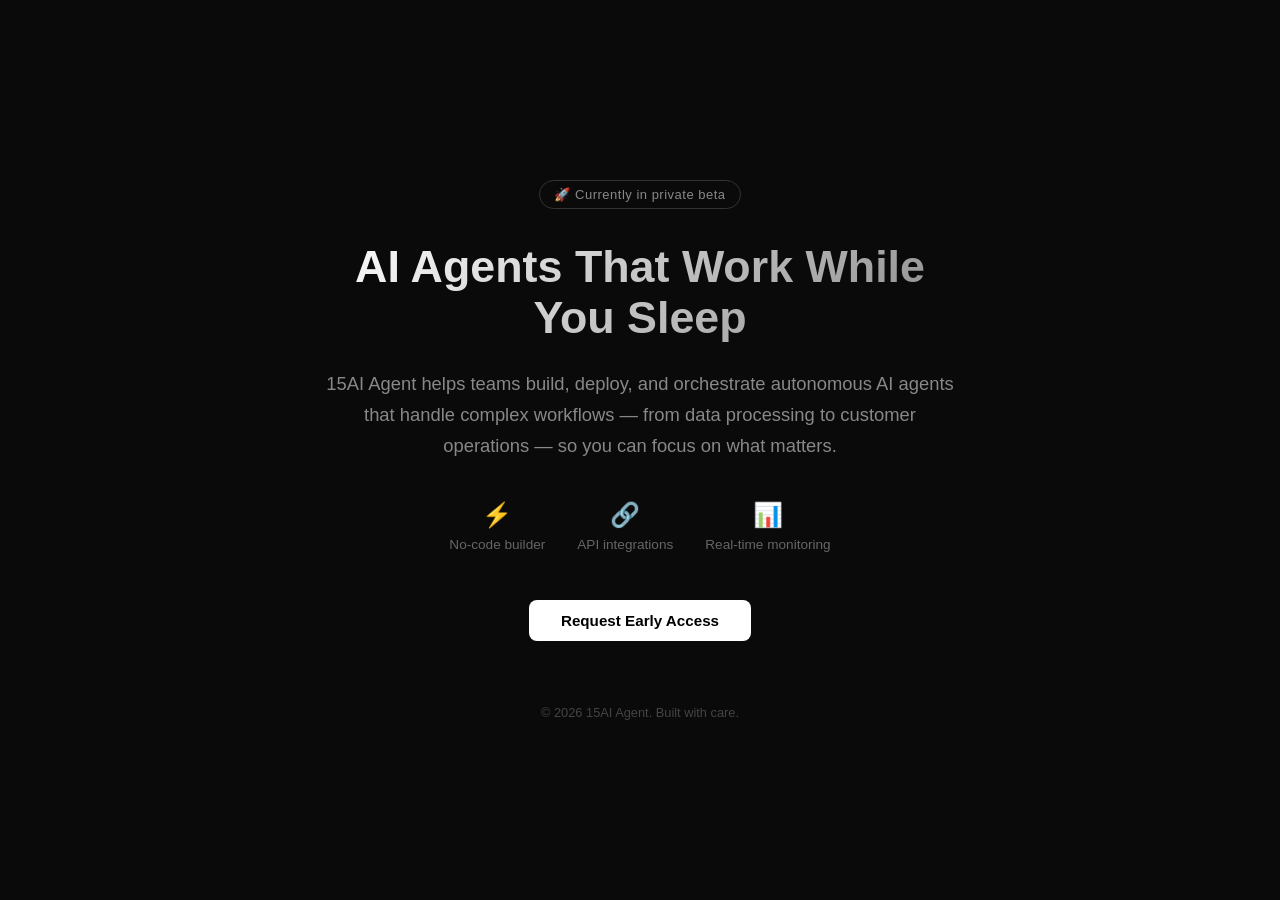
==== index.html @ 9b706f0d "Add files via upload" ====
<!DOCTYPE html>
<html lang="en">
<head>
    <meta charset="UTF-8">
    <meta name="viewport" content="width=device-width, initial-scale=1.0">
    <title>15AI Agent — Autonomous AI Agents for Modern Teams</title>
    <meta name="description" content="Build, deploy, and manage autonomous AI agents that automate complex workflows for your business.">
    <style>
        * { margin: 0; padding: 0; box-sizing: border-box; }
        body { font-family: -apple-system, BlinkMacSystemFont, 'Segoe UI', sans-serif; background: #0a0a0a; color: #e0e0e0; min-height: 100vh; display: flex; flex-direction: column; align-items: center; justify-content: center; padding: 2rem; }
        .container { max-width: 640px; text-align: center; }
        .badge { display: inline-block; padding: 6px 14px; border: 1px solid #333; border-radius: 20px; font-size: 13px; color: #888; margin-bottom: 2rem; letter-spacing: 0.5px; }
        h1 { font-size: 2.8rem; font-weight: 700; line-height: 1.15; margin-bottom: 1.5rem; background: linear-gradient(135deg, #fff 0%, #888 100%); -webkit-background-clip: text; -webkit-text-fill-color: transparent; }
        .tagline { font-size: 1.15rem; color: #888; line-height: 1.7; margin-bottom: 2.5rem; }
        .features { display: flex; gap: 2rem; justify-content: center; flex-wrap: wrap; margin-bottom: 3rem; }
        .feature { text-align: center; }
        .feature-icon { font-size: 1.5rem; margin-bottom: 0.5rem; }
        .feature-label { font-size: 0.85rem; color: #666; }
        .cta { display: inline-block; padding: 12px 32px; background: #fff; color: #000; font-size: 0.95rem; font-weight: 600; border-radius: 8px; text-decoration: none; transition: opacity 0.2s; }
        .cta:hover { opacity: 0.85; }
        .footer { margin-top: 4rem; font-size: 0.8rem; color: #444; }
        .footer a { color: #555; }
    </style>
</head>
<body>
    <div class="container">
        <div class="badge">🚀 Currently in private beta</div>
        <h1>AI Agents That Work While You Sleep</h1>
        <p class="tagline">
            15AI Agent helps teams build, deploy, and orchestrate autonomous AI agents
            that handle complex workflows — from data processing to customer operations —
            so you can focus on what matters.
        </p>
        <div class="features">
            <div class="feature">
                <div class="feature-icon">⚡</div>
                <div class="feature-label">No-code builder</div>
            </div>
            <div class="feature">
                <div class="feature-icon">🔗</div>
                <div class="feature-label">API integrations</div>
            </div>
            <div class="feature">
                <div class="feature-icon">📊</div>
                <div class="feature-label">Real-time monitoring</div>
            </div>
        </div>
        <a href="mailto:hello@15aiagent.me" class="cta">Request Early Access</a>
        <div class="footer">
            <p>&copy; 2026 15AI Agent. Built with care.</p>
        </div>
    </div>
</body>
</html>
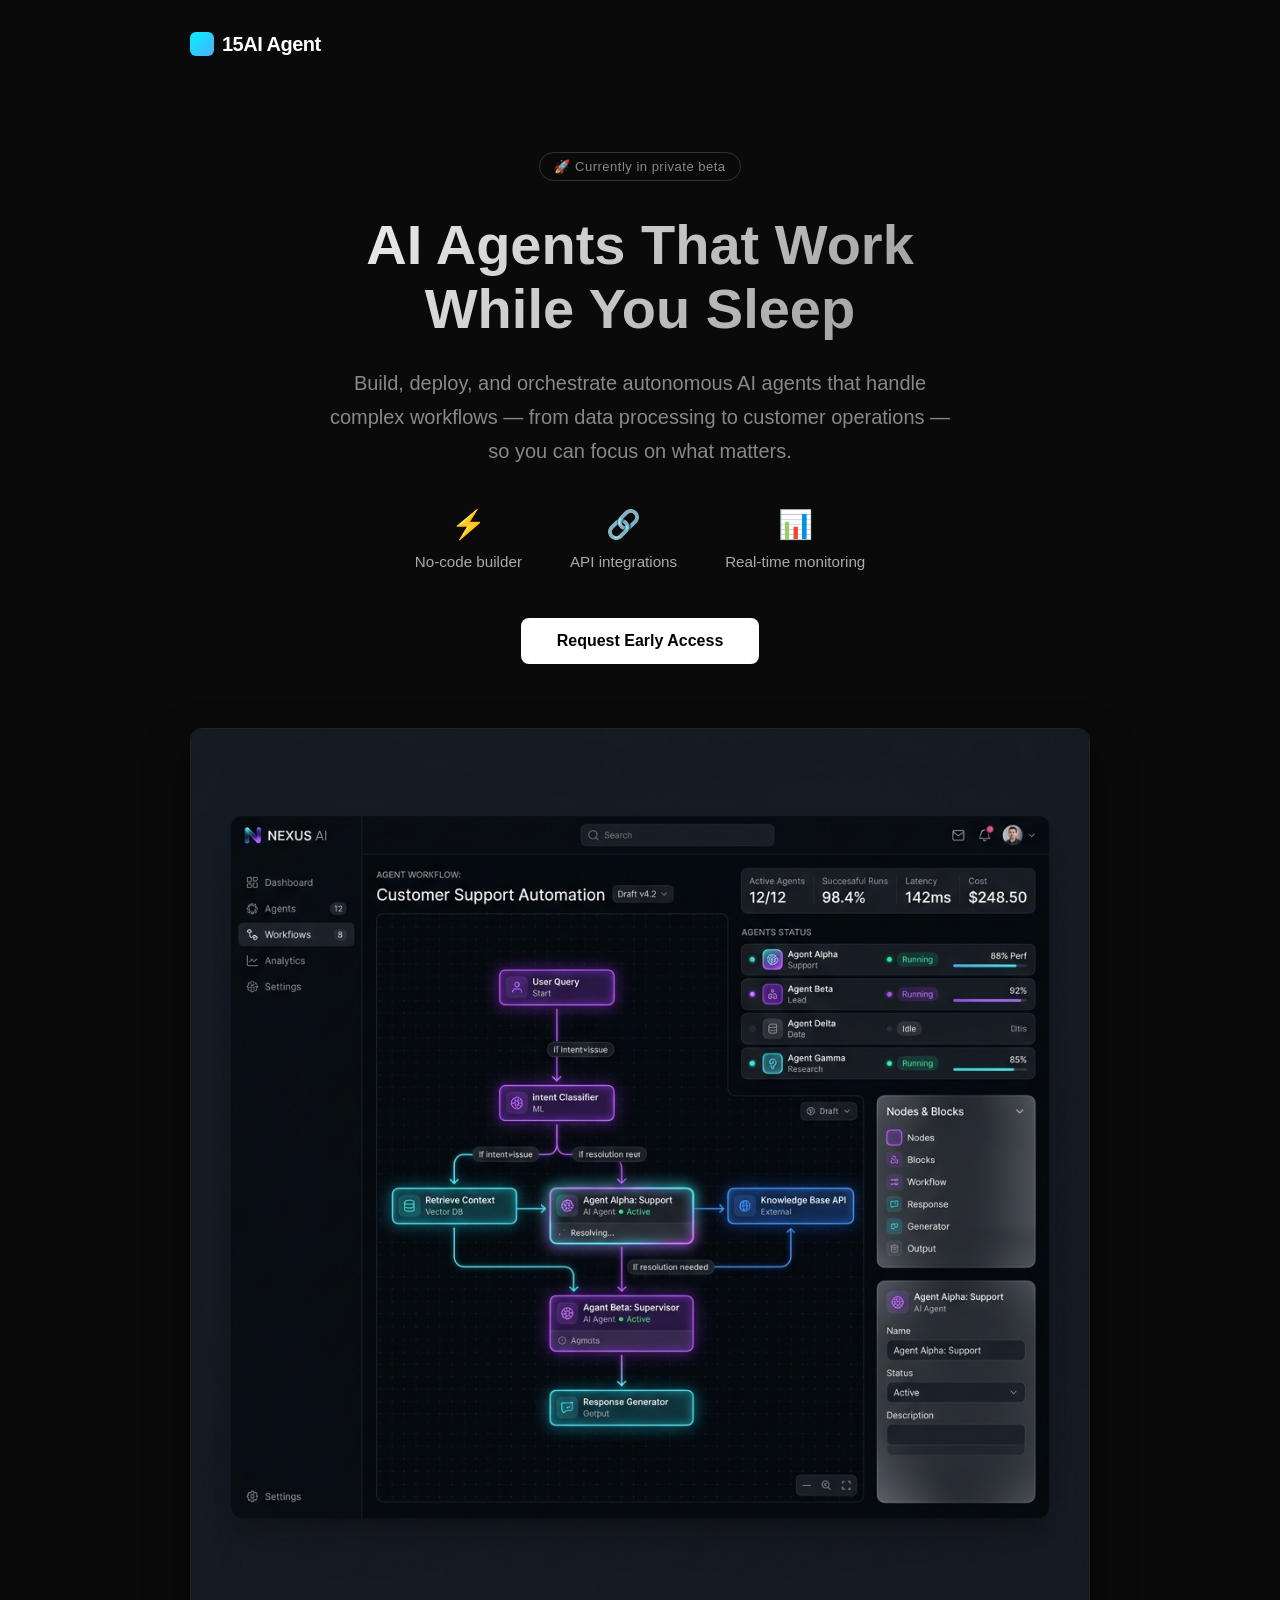
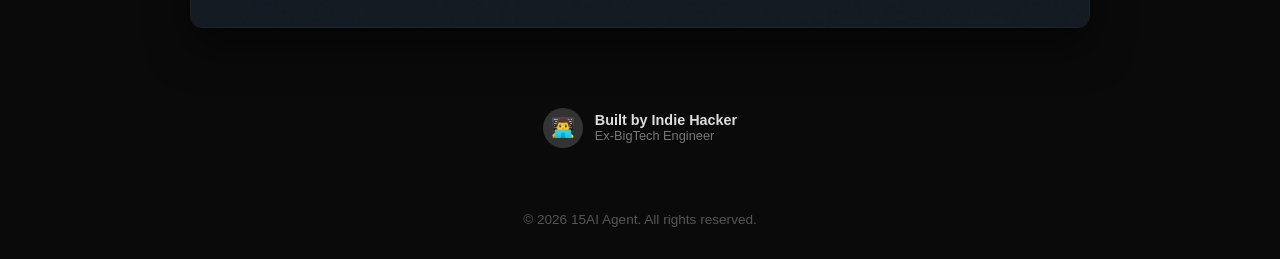
==== commit 8bff67be: "Add files via upload" ====
--- a/index.html
+++ b/index.html
@@ -7,30 +7,45 @@
     <meta name="description" content="Build, deploy, and manage autonomous AI agents that automate complex workflows for your business.">
     <style>
         * { margin: 0; padding: 0; box-sizing: border-box; }
-        body { font-family: -apple-system, BlinkMacSystemFont, 'Segoe UI', sans-serif; background: #0a0a0a; color: #e0e0e0; min-height: 100vh; display: flex; flex-direction: column; align-items: center; justify-content: center; padding: 2rem; }
-        .container { max-width: 640px; text-align: center; }
+        body { font-family: -apple-system, BlinkMacSystemFont, 'Segoe UI', sans-serif; background: #0a0a0a; color: #e0e0e0; min-height: 100vh; display: flex; flex-direction: column; align-items: center; padding: 0 2rem; }
+        .header { width: 100%; max-width: 900px; padding: 2rem 0; display: flex; justify-content: flex-start; }
+        .logo { font-size: 1.25rem; font-weight: 800; letter-spacing: -0.5px; color: #fff; display: flex; align-items: center; gap: 8px; }
+        .logo-icon { width: 24px; height: 24px; background: linear-gradient(135deg, #00f2fe 0%, #4facfe 100%); border-radius: 6px; }
+        .container { max-width: 900px; text-align: center; margin-top: 4rem; }
         .badge { display: inline-block; padding: 6px 14px; border: 1px solid #333; border-radius: 20px; font-size: 13px; color: #888; margin-bottom: 2rem; letter-spacing: 0.5px; }
-        h1 { font-size: 2.8rem; font-weight: 700; line-height: 1.15; margin-bottom: 1.5rem; background: linear-gradient(135deg, #fff 0%, #888 100%); -webkit-background-clip: text; -webkit-text-fill-color: transparent; }
-        .tagline { font-size: 1.15rem; color: #888; line-height: 1.7; margin-bottom: 2.5rem; }
-        .features { display: flex; gap: 2rem; justify-content: center; flex-wrap: wrap; margin-bottom: 3rem; }
+        h1 { font-size: 3.5rem; font-weight: 700; line-height: 1.15; margin-bottom: 1.5rem; background: linear-gradient(135deg, #fff 0%, #888 100%); -webkit-background-clip: text; -webkit-text-fill-color: transparent; }
+        .tagline { font-size: 1.25rem; color: #888; line-height: 1.7; margin-bottom: 2.5rem; max-width: 640px; margin-inline: auto; }
+        .features { display: flex; gap: 3rem; justify-content: center; flex-wrap: wrap; margin-bottom: 3rem; }
         .feature { text-align: center; }
-        .feature-icon { font-size: 1.5rem; margin-bottom: 0.5rem; }
-        .feature-label { font-size: 0.85rem; color: #666; }
-        .cta { display: inline-block; padding: 12px 32px; background: #fff; color: #000; font-size: 0.95rem; font-weight: 600; border-radius: 8px; text-decoration: none; transition: opacity 0.2s; }
+        .feature-icon { font-size: 1.75rem; margin-bottom: 0.75rem; }
+        .feature-label { font-size: 0.95rem; color: #aaa; font-weight: 500; }
+        .cta { display: inline-block; padding: 14px 36px; background: #fff; color: #000; font-size: 1rem; font-weight: 600; border-radius: 8px; text-decoration: none; transition: opacity 0.2s; margin-bottom: 4rem; }
         .cta:hover { opacity: 0.85; }
-        .footer { margin-top: 4rem; font-size: 0.8rem; color: #444; }
-        .footer a { color: #555; }
+        .mockup-container { width: 100%; max-width: 1000px; margin: 0 auto 5rem; border-radius: 12px; overflow: hidden; border: 1px solid #222; box-shadow: 0 20px 40px rgba(0,0,0,0.5); }
+        .mockup-container img { width: 100%; height: auto; display: block; }
+        .founder-section { display: flex; align-items: center; justify-content: center; gap: 12px; margin-bottom: 4rem; }
+        .founder-avatar { width: 40px; height: 40px; border-radius: 50%; background: #333; display: flex; align-items: center; justify-content: center; font-size: 1.2rem; }
+        .founder-text { text-align: left; }
+        .founder-name { font-size: 0.9rem; font-weight: 600; color: #ddd; }
+        .founder-title { font-size: 0.8rem; color: #777; }
+        .footer { margin-bottom: 2rem; font-size: 0.85rem; color: #555; }
     </style>
 </head>
 <body>
+    <header class="header">
+        <div class="logo">
+            <div class="logo-icon"></div>
+            15AI Agent
+        </div>
+    </header>
+
     <div class="container">
         <div class="badge">🚀 Currently in private beta</div>
-        <h1>AI Agents That Work While You Sleep</h1>
+        <h1>AI Agents That Work<br>While You Sleep</h1>
         <p class="tagline">
-            15AI Agent helps teams build, deploy, and orchestrate autonomous AI agents
-            that handle complex workflows — from data processing to customer operations —
-            so you can focus on what matters.
+            Build, deploy, and orchestrate autonomous AI agents that handle complex workflows — from data processing to customer operations — so you can focus on what matters.
         </p>
+        
         <div class="features">
             <div class="feature">
                 <div class="feature-icon">⚡</div>
@@ -45,9 +60,23 @@
                 <div class="feature-label">Real-time monitoring</div>
             </div>
         </div>
+        
         <a href="mailto:hello@15aiagent.me" class="cta">Request Early Access</a>
+
+        <div class="mockup-container">
+            <img src="mockup.jpg" alt="15AI Agent Dashboard Preview">
+        </div>
+
+        <div class="founder-section">
+            <div class="founder-avatar">👨‍💻</div>
+            <div class="founder-text">
+                <div class="founder-name">Built by Indie Hacker</div>
+                <div class="founder-title">Ex-BigTech Engineer</div>
+            </div>
+        </div>
+
         <div class="footer">
-            <p>&copy; 2026 15AI Agent. Built with care.</p>
+            <p>&copy; 2026 15AI Agent. All rights reserved.</p>
         </div>
     </div>
 </body>
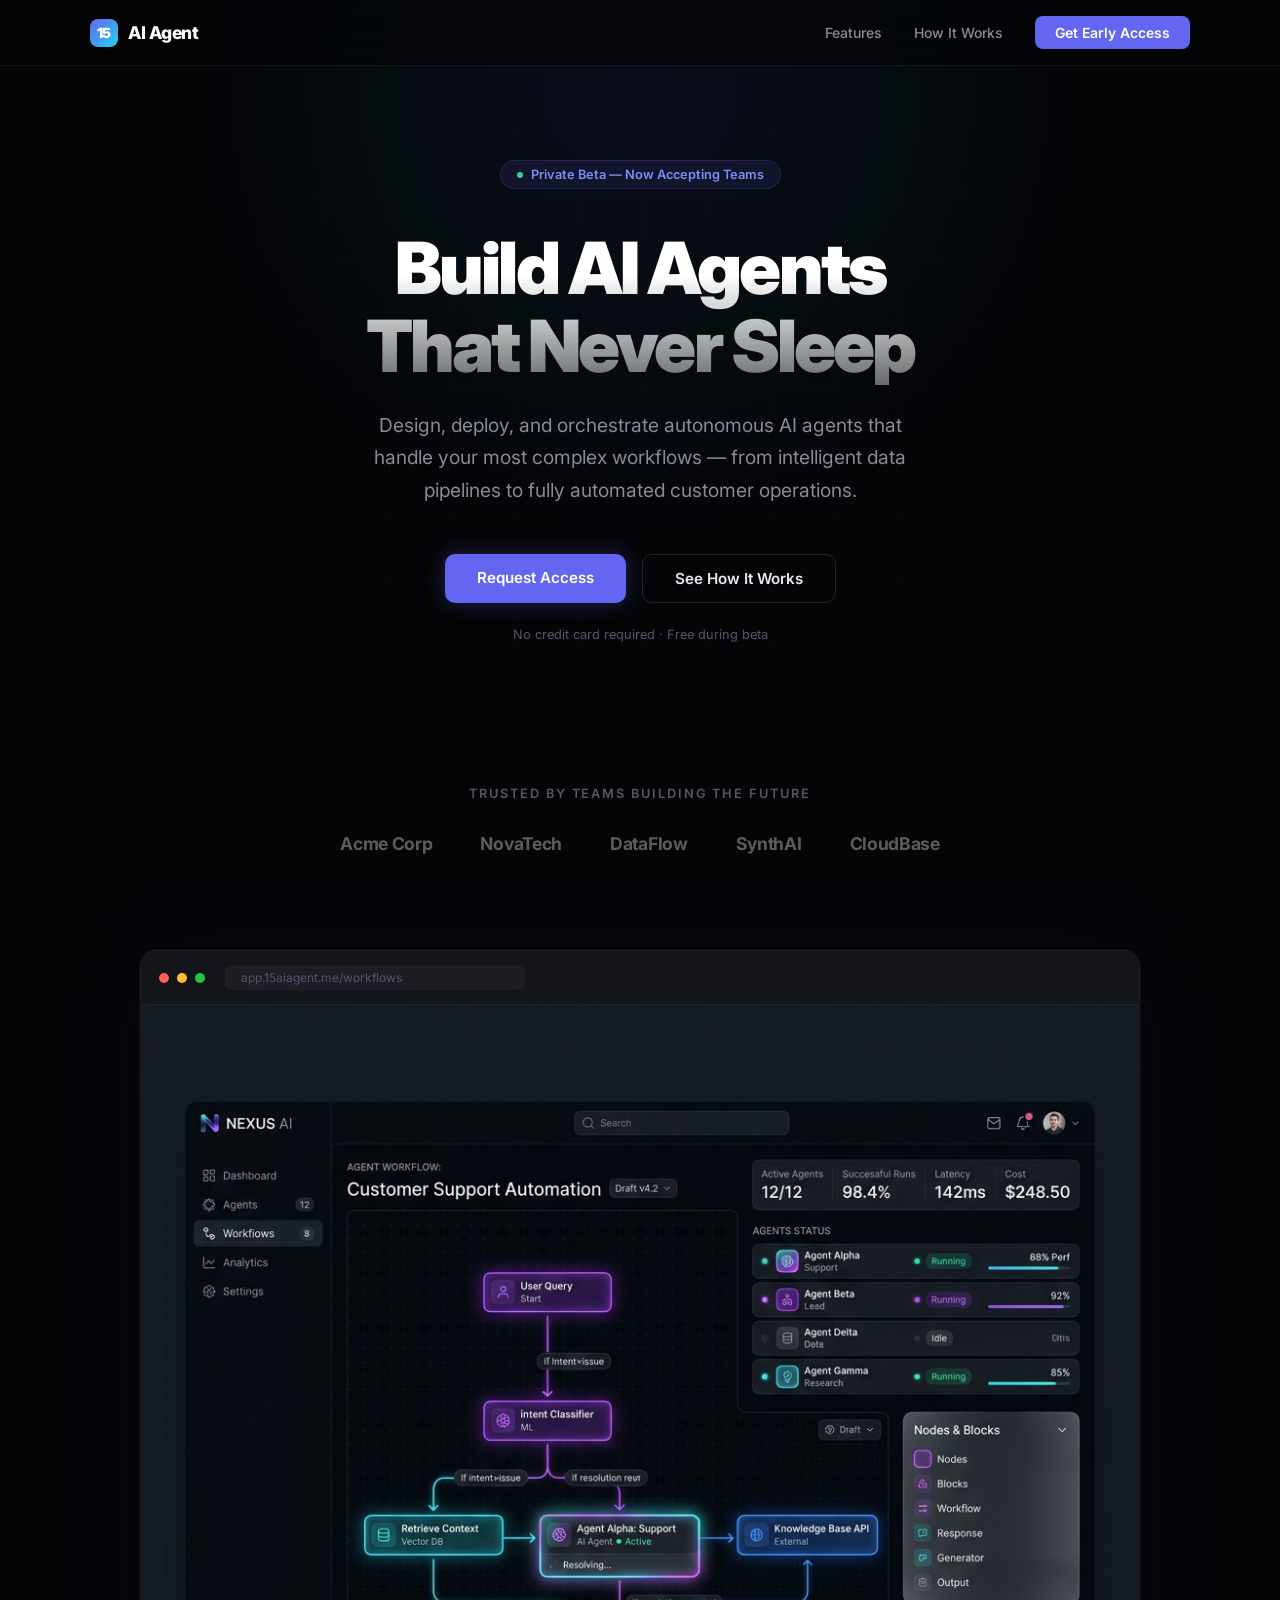
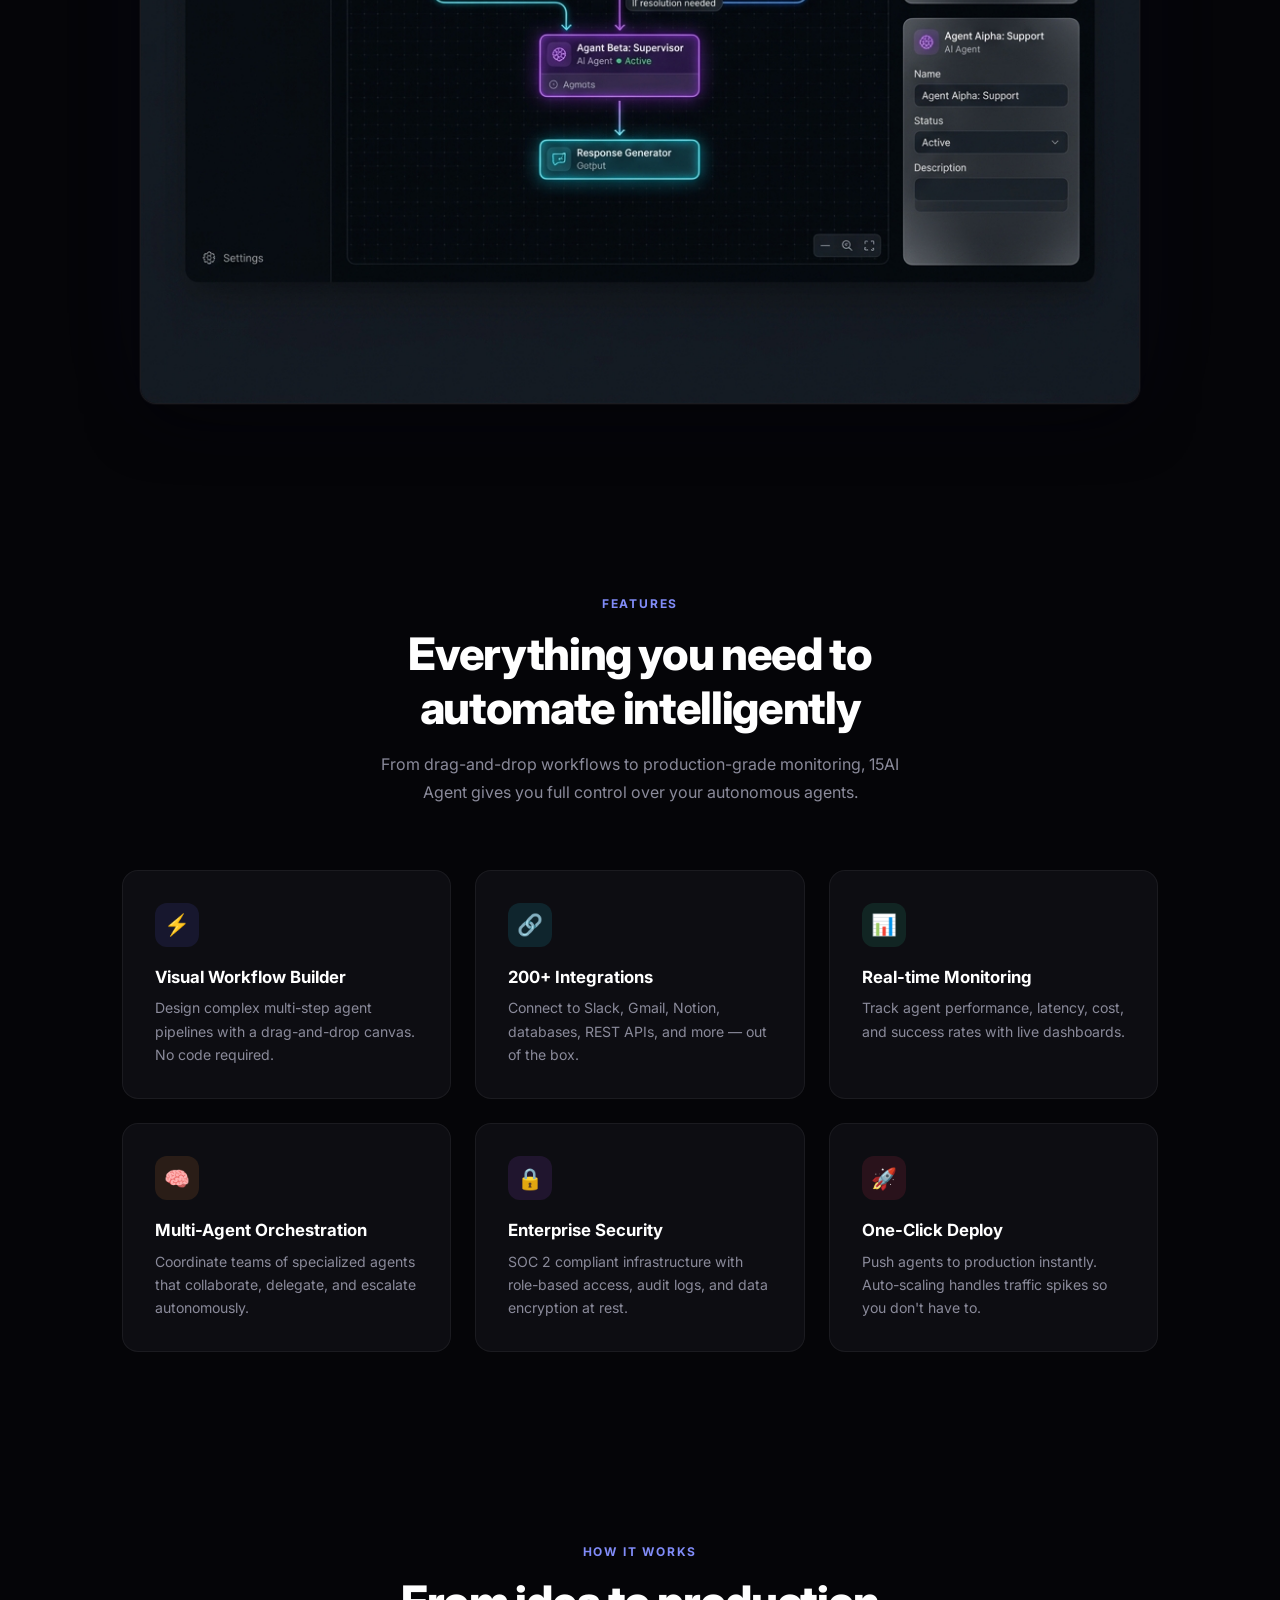
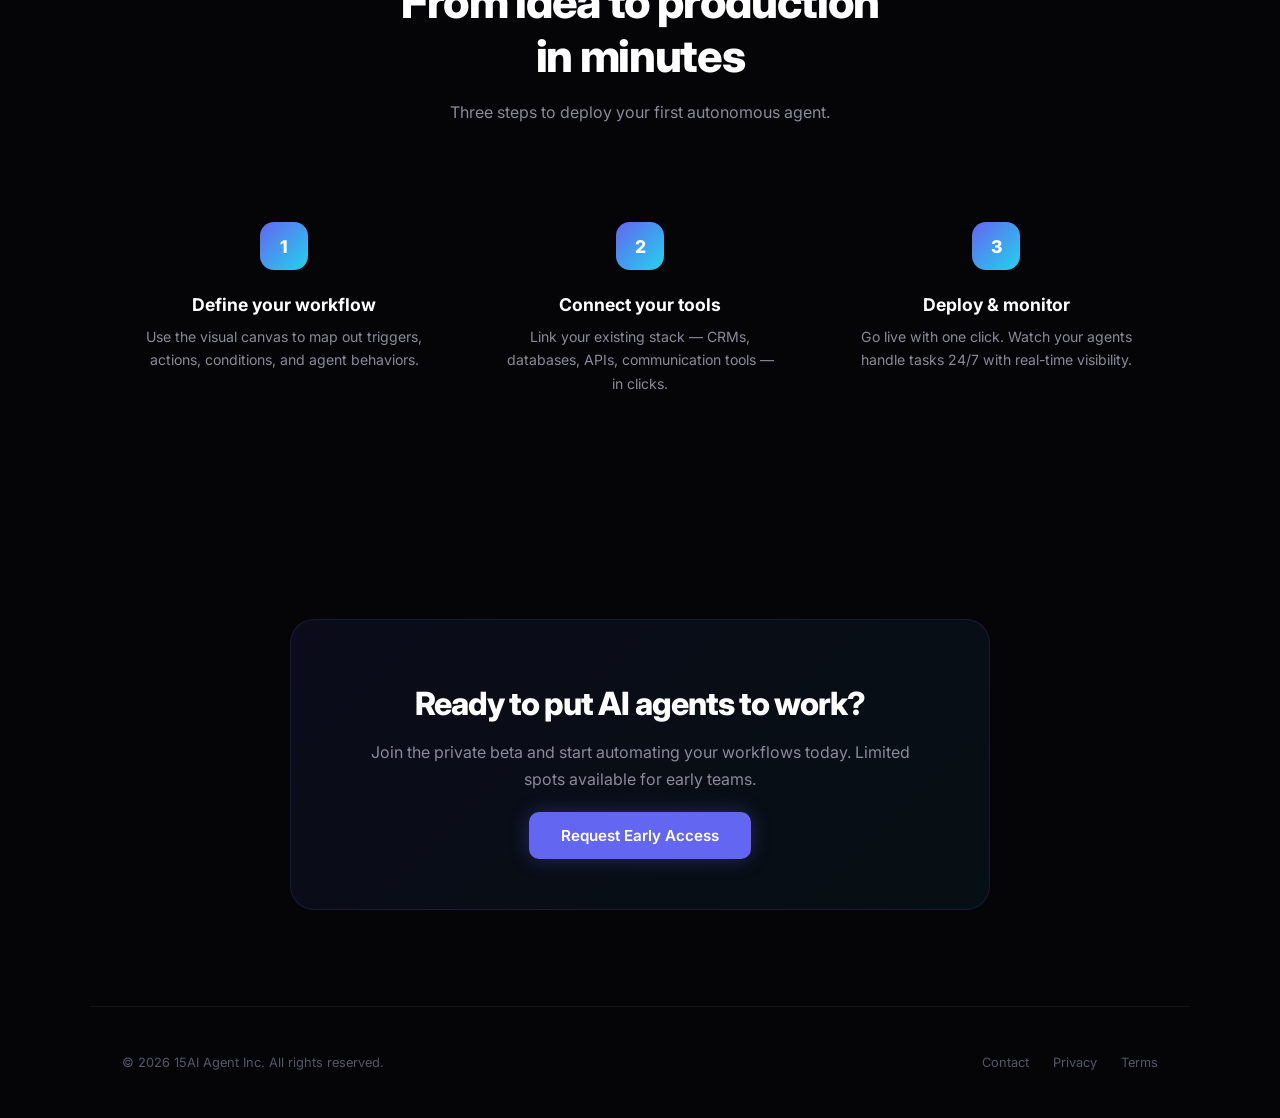
==== commit ecc7b94b: "Add files via upload" ====
--- a/index.html
+++ b/index.html
@@ -4,80 +4,698 @@
     <meta charset="UTF-8">
     <meta name="viewport" content="width=device-width, initial-scale=1.0">
     <title>15AI Agent — Autonomous AI Agents for Modern Teams</title>
-    <meta name="description" content="Build, deploy, and manage autonomous AI agents that automate complex workflows for your business.">
+    <meta name="description" content="Build, deploy, and orchestrate autonomous AI agents that handle complex workflows. From data processing to customer operations — automate everything.">
+    <link rel="preconnect" href="https://fonts.googleapis.com">
+    <link rel="preconnect" href="https://fonts.gstatic.com" crossorigin>
+    <link href="https://fonts.googleapis.com/css2?family=Inter:wght@400;500;600;700;800;900&display=swap" rel="stylesheet">
     <style>
+        :root {
+            --bg: #050508;
+            --surface: #0d0d12;
+            --surface-2: #14141b;
+            --border: rgba(255,255,255,0.06);
+            --border-hover: rgba(255,255,255,0.12);
+            --text: #e8e8ed;
+            --text-secondary: #8a8a9a;
+            --text-muted: #55556a;
+            --accent: #6366f1;
+            --accent-2: #818cf8;
+            --cyan: #22d3ee;
+            --emerald: #34d399;
+        }
+
         * { margin: 0; padding: 0; box-sizing: border-box; }
-        body { font-family: -apple-system, BlinkMacSystemFont, 'Segoe UI', sans-serif; background: #0a0a0a; color: #e0e0e0; min-height: 100vh; display: flex; flex-direction: column; align-items: center; padding: 0 2rem; }
-        .header { width: 100%; max-width: 900px; padding: 2rem 0; display: flex; justify-content: flex-start; }
-        .logo { font-size: 1.25rem; font-weight: 800; letter-spacing: -0.5px; color: #fff; display: flex; align-items: center; gap: 8px; }
-        .logo-icon { width: 24px; height: 24px; background: linear-gradient(135deg, #00f2fe 0%, #4facfe 100%); border-radius: 6px; }
-        .container { max-width: 900px; text-align: center; margin-top: 4rem; }
-        .badge { display: inline-block; padding: 6px 14px; border: 1px solid #333; border-radius: 20px; font-size: 13px; color: #888; margin-bottom: 2rem; letter-spacing: 0.5px; }
-        h1 { font-size: 3.5rem; font-weight: 700; line-height: 1.15; margin-bottom: 1.5rem; background: linear-gradient(135deg, #fff 0%, #888 100%); -webkit-background-clip: text; -webkit-text-fill-color: transparent; }
-        .tagline { font-size: 1.25rem; color: #888; line-height: 1.7; margin-bottom: 2.5rem; max-width: 640px; margin-inline: auto; }
-        .features { display: flex; gap: 3rem; justify-content: center; flex-wrap: wrap; margin-bottom: 3rem; }
-        .feature { text-align: center; }
-        .feature-icon { font-size: 1.75rem; margin-bottom: 0.75rem; }
-        .feature-label { font-size: 0.95rem; color: #aaa; font-weight: 500; }
-        .cta { display: inline-block; padding: 14px 36px; background: #fff; color: #000; font-size: 1rem; font-weight: 600; border-radius: 8px; text-decoration: none; transition: opacity 0.2s; margin-bottom: 4rem; }
-        .cta:hover { opacity: 0.85; }
-        .mockup-container { width: 100%; max-width: 1000px; margin: 0 auto 5rem; border-radius: 12px; overflow: hidden; border: 1px solid #222; box-shadow: 0 20px 40px rgba(0,0,0,0.5); }
-        .mockup-container img { width: 100%; height: auto; display: block; }
-        .founder-section { display: flex; align-items: center; justify-content: center; gap: 12px; margin-bottom: 4rem; }
-        .founder-avatar { width: 40px; height: 40px; border-radius: 50%; background: #333; display: flex; align-items: center; justify-content: center; font-size: 1.2rem; }
-        .founder-text { text-align: left; }
-        .founder-name { font-size: 0.9rem; font-weight: 600; color: #ddd; }
-        .founder-title { font-size: 0.8rem; color: #777; }
-        .footer { margin-bottom: 2rem; font-size: 0.85rem; color: #555; }
+
+        html { scroll-behavior: smooth; }
+
+        body {
+            font-family: 'Inter', -apple-system, BlinkMacSystemFont, sans-serif;
+            background: var(--bg);
+            color: var(--text);
+            overflow-x: hidden;
+            -webkit-font-smoothing: antialiased;
+        }
+
+        /* ── Ambient background ── */
+        .bg-glow {
+            position: fixed;
+            top: -40%;
+            left: 50%;
+            transform: translateX(-50%);
+            width: 900px;
+            height: 900px;
+            background: radial-gradient(circle, rgba(99,102,241,0.08) 0%, rgba(34,211,238,0.04) 40%, transparent 70%);
+            pointer-events: none;
+            z-index: 0;
+        }
+
+        .bg-grid {
+            position: fixed;
+            inset: 0;
+            background-image:
+                linear-gradient(rgba(255,255,255,0.015) 1px, transparent 1px),
+                linear-gradient(90deg, rgba(255,255,255,0.015) 1px, transparent 1px);
+            background-size: 64px 64px;
+            pointer-events: none;
+            z-index: 0;
+            mask-image: radial-gradient(ellipse at center, black 30%, transparent 70%);
+        }
+
+        /* ── Nav ── */
+        nav {
+            position: fixed;
+            top: 0;
+            left: 0;
+            right: 0;
+            z-index: 100;
+            padding: 1rem 2rem;
+            backdrop-filter: blur(20px) saturate(1.2);
+            background: rgba(5,5,8,0.7);
+            border-bottom: 1px solid var(--border);
+        }
+
+        .nav-inner {
+            max-width: 1100px;
+            margin: 0 auto;
+            display: flex;
+            justify-content: space-between;
+            align-items: center;
+        }
+
+        .logo {
+            display: flex;
+            align-items: center;
+            gap: 10px;
+            text-decoration: none;
+            color: #fff;
+            font-weight: 800;
+            font-size: 1.1rem;
+            letter-spacing: -0.3px;
+        }
+
+        .logo-mark {
+            width: 28px;
+            height: 28px;
+            border-radius: 8px;
+            background: linear-gradient(135deg, var(--accent) 0%, var(--cyan) 100%);
+            display: flex;
+            align-items: center;
+            justify-content: center;
+            font-size: 14px;
+            font-weight: 900;
+            color: #fff;
+        }
+
+        .nav-links {
+            display: flex;
+            gap: 2rem;
+            align-items: center;
+        }
+
+        .nav-links a {
+            color: var(--text-secondary);
+            text-decoration: none;
+            font-size: 0.875rem;
+            font-weight: 500;
+            transition: color 0.2s;
+        }
+
+        .nav-links a:hover { color: #fff; }
+
+        .nav-cta {
+            padding: 8px 20px;
+            background: var(--accent);
+            color: #fff !important;
+            border-radius: 8px;
+            font-weight: 600 !important;
+            transition: background 0.2s, transform 0.15s !important;
+        }
+
+        .nav-cta:hover {
+            background: var(--accent-2) !important;
+            transform: translateY(-1px);
+        }
+
+        /* ── Sections ── */
+        section {
+            position: relative;
+            z-index: 1;
+            max-width: 1100px;
+            margin: 0 auto;
+            padding: 0 2rem;
+        }
+
+        /* ── Hero ── */
+        .hero {
+            padding-top: 10rem;
+            padding-bottom: 5rem;
+            text-align: center;
+        }
+
+        .hero-badge {
+            display: inline-flex;
+            align-items: center;
+            gap: 8px;
+            padding: 6px 16px;
+            border-radius: 100px;
+            background: rgba(99,102,241,0.1);
+            border: 1px solid rgba(99,102,241,0.2);
+            font-size: 0.8rem;
+            font-weight: 600;
+            color: var(--accent-2);
+            margin-bottom: 2.5rem;
+            animation: fadeInUp 0.8s ease;
+        }
+
+        .hero-badge .dot {
+            width: 6px;
+            height: 6px;
+            background: var(--emerald);
+            border-radius: 50%;
+            animation: pulse 2s infinite;
+        }
+
+        h1 {
+            font-size: clamp(2.8rem, 6vw, 4.5rem);
+            font-weight: 900;
+            line-height: 1.08;
+            letter-spacing: -0.04em;
+            margin-bottom: 1.5rem;
+            background: linear-gradient(180deg, #ffffff 30%, rgba(255,255,255,0.4) 100%);
+            -webkit-background-clip: text;
+            -webkit-text-fill-color: transparent;
+            animation: fadeInUp 0.8s ease 0.1s both;
+        }
+
+        .hero-sub {
+            font-size: 1.2rem;
+            line-height: 1.7;
+            color: var(--text-secondary);
+            max-width: 560px;
+            margin: 0 auto 3rem;
+            animation: fadeInUp 0.8s ease 0.2s both;
+        }
+
+        .hero-actions {
+            display: flex;
+            gap: 1rem;
+            justify-content: center;
+            flex-wrap: wrap;
+            margin-bottom: 1.5rem;
+            animation: fadeInUp 0.8s ease 0.3s both;
+        }
+
+        .btn-primary {
+            padding: 14px 32px;
+            background: var(--accent);
+            color: #fff;
+            border: none;
+            border-radius: 10px;
+            font-family: inherit;
+            font-size: 0.95rem;
+            font-weight: 600;
+            cursor: pointer;
+            text-decoration: none;
+            transition: all 0.2s;
+            box-shadow: 0 0 20px rgba(99,102,241,0.3);
+        }
+
+        .btn-primary:hover {
+            background: var(--accent-2);
+            transform: translateY(-2px);
+            box-shadow: 0 4px 30px rgba(99,102,241,0.4);
+        }
+
+        .btn-secondary {
+            padding: 14px 32px;
+            background: transparent;
+            color: var(--text);
+            border: 1px solid var(--border-hover);
+            border-radius: 10px;
+            font-family: inherit;
+            font-size: 0.95rem;
+            font-weight: 600;
+            cursor: pointer;
+            text-decoration: none;
+            transition: all 0.2s;
+        }
+
+        .btn-secondary:hover {
+            background: rgba(255,255,255,0.04);
+            border-color: rgba(255,255,255,0.2);
+        }
+
+        .hero-note {
+            font-size: 0.8rem;
+            color: var(--text-muted);
+            animation: fadeInUp 0.8s ease 0.4s both;
+        }
+
+        /* ── Logos / Social proof ── */
+        .social-proof {
+            padding: 4rem 2rem;
+            text-align: center;
+        }
+
+        .social-proof p {
+            font-size: 0.8rem;
+            text-transform: uppercase;
+            letter-spacing: 0.15em;
+            color: var(--text-muted);
+            margin-bottom: 2rem;
+            font-weight: 600;
+        }
+
+        .logo-strip {
+            display: flex;
+            justify-content: center;
+            align-items: center;
+            gap: 3rem;
+            flex-wrap: wrap;
+            opacity: 0.35;
+        }
+
+        .logo-strip span {
+            font-size: 1.1rem;
+            font-weight: 700;
+            letter-spacing: -0.3px;
+            color: #fff;
+        }
+
+        /* ── Product preview ── */
+        .product-preview {
+            padding: 2rem 2rem 6rem;
+            animation: fadeInUp 0.8s ease 0.5s both;
+        }
+
+        .preview-frame {
+            max-width: 1000px;
+            margin: 0 auto;
+            border-radius: 16px;
+            overflow: hidden;
+            border: 1px solid var(--border);
+            background: var(--surface);
+            box-shadow:
+                0 0 0 1px rgba(255,255,255,0.03),
+                0 20px 60px -10px rgba(0,0,0,0.7),
+                0 0 100px rgba(99,102,241,0.06);
+        }
+
+        .preview-toolbar {
+            display: flex;
+            align-items: center;
+            gap: 8px;
+            padding: 14px 18px;
+            background: var(--surface-2);
+            border-bottom: 1px solid var(--border);
+        }
+
+        .preview-dot {
+            width: 10px;
+            height: 10px;
+            border-radius: 50%;
+        }
+
+        .preview-dot:nth-child(1) { background: #ff5f57; }
+        .preview-dot:nth-child(2) { background: #febc2e; }
+        .preview-dot:nth-child(3) { background: #28c840; }
+
+        .preview-url {
+            margin-left: 12px;
+            padding: 5px 16px;
+            background: rgba(255,255,255,0.04);
+            border-radius: 6px;
+            font-size: 0.75rem;
+            color: var(--text-muted);
+            flex: 1;
+            max-width: 300px;
+        }
+
+        .preview-frame img {
+            width: 100%;
+            height: auto;
+            display: block;
+        }
+
+        /* ── Features ── */
+        .features {
+            padding: 6rem 2rem;
+        }
+
+        .section-label {
+            text-transform: uppercase;
+            letter-spacing: 0.15em;
+            font-size: 0.75rem;
+            font-weight: 700;
+            color: var(--accent-2);
+            text-align: center;
+            margin-bottom: 1rem;
+        }
+
+        .section-title {
+            font-size: clamp(1.8rem, 4vw, 2.8rem);
+            font-weight: 800;
+            text-align: center;
+            letter-spacing: -0.03em;
+            margin-bottom: 1rem;
+            color: #fff;
+        }
+
+        .section-desc {
+            text-align: center;
+            color: var(--text-secondary);
+            max-width: 520px;
+            margin: 0 auto 4rem;
+            line-height: 1.7;
+        }
+
+        .features-grid {
+            display: grid;
+            grid-template-columns: repeat(3, 1fr);
+            gap: 1.5rem;
+        }
+
+        .feature-card {
+            padding: 2rem;
+            background: var(--surface);
+            border: 1px solid var(--border);
+            border-radius: 16px;
+            transition: all 0.3s;
+        }
+
+        .feature-card:hover {
+            border-color: var(--border-hover);
+            transform: translateY(-4px);
+            box-shadow: 0 12px 40px rgba(0,0,0,0.3);
+        }
+
+        .feature-icon-wrap {
+            width: 44px;
+            height: 44px;
+            border-radius: 12px;
+            display: flex;
+            align-items: center;
+            justify-content: center;
+            font-size: 1.3rem;
+            margin-bottom: 1.25rem;
+        }
+
+        .fi-1 { background: rgba(99,102,241,0.12); }
+        .fi-2 { background: rgba(34,211,238,0.12); }
+        .fi-3 { background: rgba(52,211,153,0.12); }
+        .fi-4 { background: rgba(251,146,60,0.12); }
+        .fi-5 { background: rgba(168,85,247,0.12); }
+        .fi-6 { background: rgba(244,63,94,0.12); }
+
+        .feature-card h3 {
+            font-size: 1.05rem;
+            font-weight: 700;
+            margin-bottom: 0.6rem;
+            color: #fff;
+        }
+
+        .feature-card p {
+            font-size: 0.88rem;
+            color: var(--text-secondary);
+            line-height: 1.65;
+        }
+
+        /* ── How it works ── */
+        .how-it-works {
+            padding: 6rem 2rem;
+        }
+
+        .steps {
+            display: grid;
+            grid-template-columns: repeat(3, 1fr);
+            gap: 2rem;
+            margin-top: 4rem;
+        }
+
+        .step {
+            text-align: center;
+            padding: 2rem 1.5rem;
+        }
+
+        .step-number {
+            width: 48px;
+            height: 48px;
+            border-radius: 14px;
+            background: linear-gradient(135deg, var(--accent) 0%, var(--cyan) 100%);
+            display: flex;
+            align-items: center;
+            justify-content: center;
+            font-size: 1.1rem;
+            font-weight: 800;
+            color: #fff;
+            margin: 0 auto 1.5rem;
+        }
+
+        .step h3 {
+            font-size: 1.1rem;
+            font-weight: 700;
+            margin-bottom: 0.6rem;
+            color: #fff;
+        }
+
+        .step p {
+            font-size: 0.88rem;
+            color: var(--text-secondary);
+            line-height: 1.65;
+        }
+
+        /* ── CTA ── */
+        .cta-section {
+            padding: 6rem 2rem;
+            text-align: center;
+        }
+
+        .cta-box {
+            max-width: 700px;
+            margin: 0 auto;
+            padding: 4rem;
+            border-radius: 24px;
+            background: linear-gradient(135deg, rgba(99,102,241,0.08) 0%, rgba(34,211,238,0.05) 100%);
+            border: 1px solid rgba(99,102,241,0.15);
+        }
+
+        .cta-box h2 {
+            font-size: 2rem;
+            font-weight: 800;
+            letter-spacing: -0.03em;
+            margin-bottom: 1rem;
+            color: #fff;
+        }
+
+        .cta-box p {
+            color: var(--text-secondary);
+            margin-bottom: 2rem;
+            line-height: 1.7;
+        }
+
+        /* ── Footer ── */
+        footer {
+            position: relative;
+            z-index: 1;
+            max-width: 1100px;
+            margin: 0 auto;
+            padding: 3rem 2rem;
+            border-top: 1px solid var(--border);
+            display: flex;
+            justify-content: space-between;
+            align-items: center;
+            flex-wrap: wrap;
+            gap: 1rem;
+        }
+
+        footer .footer-left {
+            font-size: 0.8rem;
+            color: var(--text-muted);
+        }
+
+        footer .footer-links {
+            display: flex;
+            gap: 1.5rem;
+        }
+
+        footer .footer-links a {
+            font-size: 0.8rem;
+            color: var(--text-muted);
+            text-decoration: none;
+            transition: color 0.2s;
+        }
+
+        footer .footer-links a:hover { color: var(--text-secondary); }
+
+        /* ── Animations ── */
+        @keyframes fadeInUp {
+            from { opacity: 0; transform: translateY(20px); }
+            to { opacity: 1; transform: translateY(0); }
+        }
+
+        @keyframes pulse {
+            0%, 100% { opacity: 1; }
+            50% { opacity: 0.4; }
+        }
+
+        /* ── Responsive ── */
+        @media (max-width: 768px) {
+            .features-grid, .steps { grid-template-columns: 1fr; }
+            .nav-links a:not(.nav-cta) { display: none; }
+            .hero { padding-top: 8rem; }
+            .cta-box { padding: 2.5rem 1.5rem; }
+            .logo-strip { gap: 1.5rem; }
+        }
     </style>
 </head>
 <body>
-    <header class="header">
-        <div class="logo">
-            <div class="logo-icon"></div>
-            15AI Agent
-        </div>
-    </header>
-
-    <div class="container">
-        <div class="badge">🚀 Currently in private beta</div>
-        <h1>AI Agents That Work<br>While You Sleep</h1>
-        <p class="tagline">
-            Build, deploy, and orchestrate autonomous AI agents that handle complex workflows — from data processing to customer operations — so you can focus on what matters.
+    <div class="bg-glow"></div>
+    <div class="bg-grid"></div>
+
+    <!-- Nav -->
+    <nav>
+        <div class="nav-inner">
+            <a href="#" class="logo">
+                <div class="logo-mark">15</div>
+                AI Agent
+            </a>
+            <div class="nav-links">
+                <a href="#features">Features</a>
+                <a href="#how-it-works">How It Works</a>
+                <a href="mailto:founder@15aiagent.me" class="nav-cta">Get Early Access</a>
+            </div>
+        </div>
+    </nav>
+
+    <!-- Hero -->
+    <section class="hero">
+        <div class="hero-badge">
+            <span class="dot"></span>
+            Private Beta — Now Accepting Teams
+        </div>
+        <h1>Build AI Agents<br>That Never Sleep</h1>
+        <p class="hero-sub">
+            Design, deploy, and orchestrate autonomous AI agents 
+            that handle your most complex workflows — from intelligent data pipelines 
+            to fully automated customer operations.
         </p>
-        
-        <div class="features">
-            <div class="feature">
-                <div class="feature-icon">⚡</div>
-                <div class="feature-label">No-code builder</div>
-            </div>
-            <div class="feature">
-                <div class="feature-icon">🔗</div>
-                <div class="feature-label">API integrations</div>
-            </div>
-            <div class="feature">
-                <div class="feature-icon">📊</div>
-                <div class="feature-label">Real-time monitoring</div>
-            </div>
-        </div>
-        
-        <a href="mailto:hello@15aiagent.me" class="cta">Request Early Access</a>
-
-        <div class="mockup-container">
-            <img src="mockup.jpg" alt="15AI Agent Dashboard Preview">
-        </div>
-
-        <div class="founder-section">
-            <div class="founder-avatar">👨‍💻</div>
-            <div class="founder-text">
-                <div class="founder-name">Built by Indie Hacker</div>
-                <div class="founder-title">Ex-BigTech Engineer</div>
-            </div>
-        </div>
-
-        <div class="footer">
-            <p>&copy; 2026 15AI Agent. All rights reserved.</p>
-        </div>
-    </div>
+        <div class="hero-actions">
+            <a href="mailto:founder@15aiagent.me" class="btn-primary">Request Access</a>
+            <a href="#features" class="btn-secondary">See How It Works</a>
+        </div>
+        <p class="hero-note">No credit card required · Free during beta</p>
+    </section>
+
+    <!-- Social proof -->
+    <section class="social-proof">
+        <p>Trusted by teams building the future</p>
+        <div class="logo-strip">
+            <span>Acme Corp</span>
+            <span>NovaTech</span>
+            <span>DataFlow</span>
+            <span>SynthAI</span>
+            <span>CloudBase</span>
+        </div>
+    </section>
+
+    <!-- Product Preview -->
+    <section class="product-preview">
+        <div class="preview-frame">
+            <div class="preview-toolbar">
+                <div class="preview-dot"></div>
+                <div class="preview-dot"></div>
+                <div class="preview-dot"></div>
+                <div class="preview-url">app.15aiagent.me/workflows</div>
+            </div>
+            <img src="mockup.jpg" alt="15AI Agent — Workflow Builder and Agent Orchestration Dashboard" loading="lazy">
+        </div>
+    </section>
+
+    <!-- Features -->
+    <section class="features" id="features">
+        <div class="section-label">Features</div>
+        <h2 class="section-title">Everything you need to<br>automate intelligently</h2>
+        <p class="section-desc">
+            From drag-and-drop workflows to production-grade monitoring, 
+            15AI Agent gives you full control over your autonomous agents.
+        </p>
+        <div class="features-grid">
+            <div class="feature-card">
+                <div class="feature-icon-wrap fi-1">⚡</div>
+                <h3>Visual Workflow Builder</h3>
+                <p>Design complex multi-step agent pipelines with a drag-and-drop canvas. No code required.</p>
+            </div>
+            <div class="feature-card">
+                <div class="feature-icon-wrap fi-2">🔗</div>
+                <h3>200+ Integrations</h3>
+                <p>Connect to Slack, Gmail, Notion, databases, REST APIs, and more — out of the box.</p>
+            </div>
+            <div class="feature-card">
+                <div class="feature-icon-wrap fi-3">📊</div>
+                <h3>Real-time Monitoring</h3>
+                <p>Track agent performance, latency, cost, and success rates with live dashboards.</p>
+            </div>
+            <div class="feature-card">
+                <div class="feature-icon-wrap fi-4">🧠</div>
+                <h3>Multi-Agent Orchestration</h3>
+                <p>Coordinate teams of specialized agents that collaborate, delegate, and escalate autonomously.</p>
+            </div>
+            <div class="feature-card">
+                <div class="feature-icon-wrap fi-5">🔒</div>
+                <h3>Enterprise Security</h3>
+                <p>SOC 2 compliant infrastructure with role-based access, audit logs, and data encryption at rest.</p>
+            </div>
+            <div class="feature-card">
+                <div class="feature-icon-wrap fi-6">🚀</div>
+                <h3>One-Click Deploy</h3>
+                <p>Push agents to production instantly. Auto-scaling handles traffic spikes so you don't have to.</p>
+            </div>
+        </div>
+    </section>
+
+    <!-- How it works -->
+    <section class="how-it-works" id="how-it-works">
+        <div class="section-label">How it works</div>
+        <h2 class="section-title">From idea to production<br>in minutes</h2>
+        <p class="section-desc">
+            Three steps to deploy your first autonomous agent.
+        </p>
+        <div class="steps">
+            <div class="step">
+                <div class="step-number">1</div>
+                <h3>Define your workflow</h3>
+                <p>Use the visual canvas to map out triggers, actions, conditions, and agent behaviors.</p>
+            </div>
+            <div class="step">
+                <div class="step-number">2</div>
+                <h3>Connect your tools</h3>
+                <p>Link your existing stack — CRMs, databases, APIs, communication tools — in clicks.</p>
+            </div>
+            <div class="step">
+                <div class="step-number">3</div>
+                <h3>Deploy & monitor</h3>
+                <p>Go live with one click. Watch your agents handle tasks 24/7 with real-time visibility.</p>
+            </div>
+        </div>
+    </section>
+
+    <!-- CTA -->
+    <section class="cta-section">
+        <div class="cta-box">
+            <h2>Ready to put AI agents to work?</h2>
+            <p>Join the private beta and start automating your workflows today. Limited spots available for early teams.</p>
+            <a href="mailto:founder@15aiagent.me" class="btn-primary">Request Early Access</a>
+        </div>
+    </section>
+
+    <!-- Footer -->
+    <footer>
+        <div class="footer-left">&copy; 2026 15AI Agent Inc. All rights reserved.</div>
+        <div class="footer-links">
+            <a href="mailto:founder@15aiagent.me">Contact</a>
+            <a href="#">Privacy</a>
+            <a href="#">Terms</a>
+        </div>
+    </footer>
 </body>
 </html>
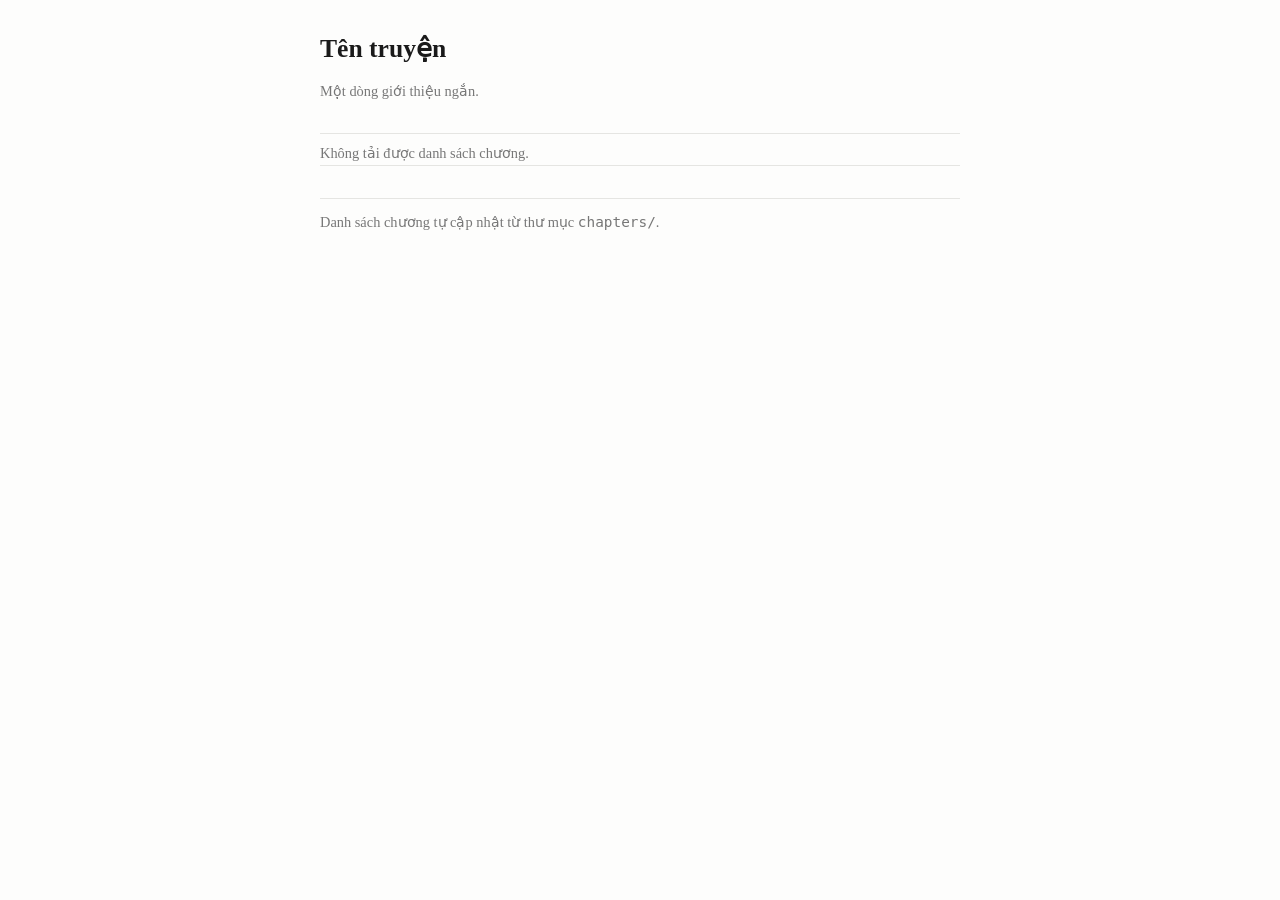
==== commit d2c52054: "Make the novel reader the site root; replace old landing page" ====
--- a/index.html
+++ b/index.html
@@ -1,701 +1,39 @@
-<!DOCTYPE html>
-<html lang="en">
+<!doctype html>
+<html lang="vi">
 <head>
-    <meta charset="UTF-8">
-    <meta name="viewport" content="width=device-width, initial-scale=1.0">
-    <title>15AI Agent — Autonomous AI Agents for Modern Teams</title>
-    <meta name="description" content="Build, deploy, and orchestrate autonomous AI agents that handle complex workflows. From data processing to customer operations — automate everything.">
-    <link rel="preconnect" href="https://fonts.googleapis.com">
-    <link rel="preconnect" href="https://fonts.gstatic.com" crossorigin>
-    <link href="https://fonts.googleapis.com/css2?family=Inter:wght@400;500;600;700;800;900&display=swap" rel="stylesheet">
-    <style>
-        :root {
-            --bg: #050508;
-            --surface: #0d0d12;
-            --surface-2: #14141b;
-            --border: rgba(255,255,255,0.06);
-            --border-hover: rgba(255,255,255,0.12);
-            --text: #e8e8ed;
-            --text-secondary: #8a8a9a;
-            --text-muted: #55556a;
-            --accent: #6366f1;
-            --accent-2: #818cf8;
-            --cyan: #22d3ee;
-            --emerald: #34d399;
-        }
-
-        * { margin: 0; padding: 0; box-sizing: border-box; }
-
-        html { scroll-behavior: smooth; }
-
-        body {
-            font-family: 'Inter', -apple-system, BlinkMacSystemFont, sans-serif;
-            background: var(--bg);
-            color: var(--text);
-            overflow-x: hidden;
-            -webkit-font-smoothing: antialiased;
-        }
-
-        /* ── Ambient background ── */
-        .bg-glow {
-            position: fixed;
-            top: -40%;
-            left: 50%;
-            transform: translateX(-50%);
-            width: 900px;
-            height: 900px;
-            background: radial-gradient(circle, rgba(99,102,241,0.08) 0%, rgba(34,211,238,0.04) 40%, transparent 70%);
-            pointer-events: none;
-            z-index: 0;
-        }
-
-        .bg-grid {
-            position: fixed;
-            inset: 0;
-            background-image:
-                linear-gradient(rgba(255,255,255,0.015) 1px, transparent 1px),
-                linear-gradient(90deg, rgba(255,255,255,0.015) 1px, transparent 1px);
-            background-size: 64px 64px;
-            pointer-events: none;
-            z-index: 0;
-            mask-image: radial-gradient(ellipse at center, black 30%, transparent 70%);
-        }
-
-        /* ── Nav ── */
-        nav {
-            position: fixed;
-            top: 0;
-            left: 0;
-            right: 0;
-            z-index: 100;
-            padding: 1rem 2rem;
-            backdrop-filter: blur(20px) saturate(1.2);
-            background: rgba(5,5,8,0.7);
-            border-bottom: 1px solid var(--border);
-        }
-
-        .nav-inner {
-            max-width: 1100px;
-            margin: 0 auto;
-            display: flex;
-            justify-content: space-between;
-            align-items: center;
-        }
-
-        .logo {
-            display: flex;
-            align-items: center;
-            gap: 10px;
-            text-decoration: none;
-            color: #fff;
-            font-weight: 800;
-            font-size: 1.1rem;
-            letter-spacing: -0.3px;
-        }
-
-        .logo-mark {
-            width: 28px;
-            height: 28px;
-            border-radius: 8px;
-            background: linear-gradient(135deg, var(--accent) 0%, var(--cyan) 100%);
-            display: flex;
-            align-items: center;
-            justify-content: center;
-            font-size: 14px;
-            font-weight: 900;
-            color: #fff;
-        }
-
-        .nav-links {
-            display: flex;
-            gap: 2rem;
-            align-items: center;
-        }
-
-        .nav-links a {
-            color: var(--text-secondary);
-            text-decoration: none;
-            font-size: 0.875rem;
-            font-weight: 500;
-            transition: color 0.2s;
-        }
-
-        .nav-links a:hover { color: #fff; }
-
-        .nav-cta {
-            padding: 8px 20px;
-            background: var(--accent);
-            color: #fff !important;
-            border-radius: 8px;
-            font-weight: 600 !important;
-            transition: background 0.2s, transform 0.15s !important;
-        }
-
-        .nav-cta:hover {
-            background: var(--accent-2) !important;
-            transform: translateY(-1px);
-        }
-
-        /* ── Sections ── */
-        section {
-            position: relative;
-            z-index: 1;
-            max-width: 1100px;
-            margin: 0 auto;
-            padding: 0 2rem;
-        }
-
-        /* ── Hero ── */
-        .hero {
-            padding-top: 10rem;
-            padding-bottom: 5rem;
-            text-align: center;
-        }
-
-        .hero-badge {
-            display: inline-flex;
-            align-items: center;
-            gap: 8px;
-            padding: 6px 16px;
-            border-radius: 100px;
-            background: rgba(99,102,241,0.1);
-            border: 1px solid rgba(99,102,241,0.2);
-            font-size: 0.8rem;
-            font-weight: 600;
-            color: var(--accent-2);
-            margin-bottom: 2.5rem;
-            animation: fadeInUp 0.8s ease;
-        }
-
-        .hero-badge .dot {
-            width: 6px;
-            height: 6px;
-            background: var(--emerald);
-            border-radius: 50%;
-            animation: pulse 2s infinite;
-        }
-
-        h1 {
-            font-size: clamp(2.8rem, 6vw, 4.5rem);
-            font-weight: 900;
-            line-height: 1.08;
-            letter-spacing: -0.04em;
-            margin-bottom: 1.5rem;
-            background: linear-gradient(180deg, #ffffff 30%, rgba(255,255,255,0.4) 100%);
-            -webkit-background-clip: text;
-            -webkit-text-fill-color: transparent;
-            animation: fadeInUp 0.8s ease 0.1s both;
-        }
-
-        .hero-sub {
-            font-size: 1.2rem;
-            line-height: 1.7;
-            color: var(--text-secondary);
-            max-width: 560px;
-            margin: 0 auto 3rem;
-            animation: fadeInUp 0.8s ease 0.2s both;
-        }
-
-        .hero-actions {
-            display: flex;
-            gap: 1rem;
-            justify-content: center;
-            flex-wrap: wrap;
-            margin-bottom: 1.5rem;
-            animation: fadeInUp 0.8s ease 0.3s both;
-        }
-
-        .btn-primary {
-            padding: 14px 32px;
-            background: var(--accent);
-            color: #fff;
-            border: none;
-            border-radius: 10px;
-            font-family: inherit;
-            font-size: 0.95rem;
-            font-weight: 600;
-            cursor: pointer;
-            text-decoration: none;
-            transition: all 0.2s;
-            box-shadow: 0 0 20px rgba(99,102,241,0.3);
-        }
-
-        .btn-primary:hover {
-            background: var(--accent-2);
-            transform: translateY(-2px);
-            box-shadow: 0 4px 30px rgba(99,102,241,0.4);
-        }
-
-        .btn-secondary {
-            padding: 14px 32px;
-            background: transparent;
-            color: var(--text);
-            border: 1px solid var(--border-hover);
-            border-radius: 10px;
-            font-family: inherit;
-            font-size: 0.95rem;
-            font-weight: 600;
-            cursor: pointer;
-            text-decoration: none;
-            transition: all 0.2s;
-        }
-
-        .btn-secondary:hover {
-            background: rgba(255,255,255,0.04);
-            border-color: rgba(255,255,255,0.2);
-        }
-
-        .hero-note {
-            font-size: 0.8rem;
-            color: var(--text-muted);
-            animation: fadeInUp 0.8s ease 0.4s both;
-        }
-
-        /* ── Logos / Social proof ── */
-        .social-proof {
-            padding: 4rem 2rem;
-            text-align: center;
-        }
-
-        .social-proof p {
-            font-size: 0.8rem;
-            text-transform: uppercase;
-            letter-spacing: 0.15em;
-            color: var(--text-muted);
-            margin-bottom: 2rem;
-            font-weight: 600;
-        }
-
-        .logo-strip {
-            display: flex;
-            justify-content: center;
-            align-items: center;
-            gap: 3rem;
-            flex-wrap: wrap;
-            opacity: 0.35;
-        }
-
-        .logo-strip span {
-            font-size: 1.1rem;
-            font-weight: 700;
-            letter-spacing: -0.3px;
-            color: #fff;
-        }
-
-        /* ── Product preview ── */
-        .product-preview {
-            padding: 2rem 2rem 6rem;
-            animation: fadeInUp 0.8s ease 0.5s both;
-        }
-
-        .preview-frame {
-            max-width: 1000px;
-            margin: 0 auto;
-            border-radius: 16px;
-            overflow: hidden;
-            border: 1px solid var(--border);
-            background: var(--surface);
-            box-shadow:
-                0 0 0 1px rgba(255,255,255,0.03),
-                0 20px 60px -10px rgba(0,0,0,0.7),
-                0 0 100px rgba(99,102,241,0.06);
-        }
-
-        .preview-toolbar {
-            display: flex;
-            align-items: center;
-            gap: 8px;
-            padding: 14px 18px;
-            background: var(--surface-2);
-            border-bottom: 1px solid var(--border);
-        }
-
-        .preview-dot {
-            width: 10px;
-            height: 10px;
-            border-radius: 50%;
-        }
-
-        .preview-dot:nth-child(1) { background: #ff5f57; }
-        .preview-dot:nth-child(2) { background: #febc2e; }
-        .preview-dot:nth-child(3) { background: #28c840; }
-
-        .preview-url {
-            margin-left: 12px;
-            padding: 5px 16px;
-            background: rgba(255,255,255,0.04);
-            border-radius: 6px;
-            font-size: 0.75rem;
-            color: var(--text-muted);
-            flex: 1;
-            max-width: 300px;
-        }
-
-        .preview-frame img {
-            width: 100%;
-            height: auto;
-            display: block;
-        }
-
-        /* ── Features ── */
-        .features {
-            padding: 6rem 2rem;
-        }
-
-        .section-label {
-            text-transform: uppercase;
-            letter-spacing: 0.15em;
-            font-size: 0.75rem;
-            font-weight: 700;
-            color: var(--accent-2);
-            text-align: center;
-            margin-bottom: 1rem;
-        }
-
-        .section-title {
-            font-size: clamp(1.8rem, 4vw, 2.8rem);
-            font-weight: 800;
-            text-align: center;
-            letter-spacing: -0.03em;
-            margin-bottom: 1rem;
-            color: #fff;
-        }
-
-        .section-desc {
-            text-align: center;
-            color: var(--text-secondary);
-            max-width: 520px;
-            margin: 0 auto 4rem;
-            line-height: 1.7;
-        }
-
-        .features-grid {
-            display: grid;
-            grid-template-columns: repeat(3, 1fr);
-            gap: 1.5rem;
-        }
-
-        .feature-card {
-            padding: 2rem;
-            background: var(--surface);
-            border: 1px solid var(--border);
-            border-radius: 16px;
-            transition: all 0.3s;
-        }
-
-        .feature-card:hover {
-            border-color: var(--border-hover);
-            transform: translateY(-4px);
-            box-shadow: 0 12px 40px rgba(0,0,0,0.3);
-        }
-
-        .feature-icon-wrap {
-            width: 44px;
-            height: 44px;
-            border-radius: 12px;
-            display: flex;
-            align-items: center;
-            justify-content: center;
-            font-size: 1.3rem;
-            margin-bottom: 1.25rem;
-        }
-
-        .fi-1 { background: rgba(99,102,241,0.12); }
-        .fi-2 { background: rgba(34,211,238,0.12); }
-        .fi-3 { background: rgba(52,211,153,0.12); }
-        .fi-4 { background: rgba(251,146,60,0.12); }
-        .fi-5 { background: rgba(168,85,247,0.12); }
-        .fi-6 { background: rgba(244,63,94,0.12); }
-
-        .feature-card h3 {
-            font-size: 1.05rem;
-            font-weight: 700;
-            margin-bottom: 0.6rem;
-            color: #fff;
-        }
-
-        .feature-card p {
-            font-size: 0.88rem;
-            color: var(--text-secondary);
-            line-height: 1.65;
-        }
-
-        /* ── How it works ── */
-        .how-it-works {
-            padding: 6rem 2rem;
-        }
-
-        .steps {
-            display: grid;
-            grid-template-columns: repeat(3, 1fr);
-            gap: 2rem;
-            margin-top: 4rem;
-        }
-
-        .step {
-            text-align: center;
-            padding: 2rem 1.5rem;
-        }
-
-        .step-number {
-            width: 48px;
-            height: 48px;
-            border-radius: 14px;
-            background: linear-gradient(135deg, var(--accent) 0%, var(--cyan) 100%);
-            display: flex;
-            align-items: center;
-            justify-content: center;
-            font-size: 1.1rem;
-            font-weight: 800;
-            color: #fff;
-            margin: 0 auto 1.5rem;
-        }
-
-        .step h3 {
-            font-size: 1.1rem;
-            font-weight: 700;
-            margin-bottom: 0.6rem;
-            color: #fff;
-        }
-
-        .step p {
-            font-size: 0.88rem;
-            color: var(--text-secondary);
-            line-height: 1.65;
-        }
-
-        /* ── CTA ── */
-        .cta-section {
-            padding: 6rem 2rem;
-            text-align: center;
-        }
-
-        .cta-box {
-            max-width: 700px;
-            margin: 0 auto;
-            padding: 4rem;
-            border-radius: 24px;
-            background: linear-gradient(135deg, rgba(99,102,241,0.08) 0%, rgba(34,211,238,0.05) 100%);
-            border: 1px solid rgba(99,102,241,0.15);
-        }
-
-        .cta-box h2 {
-            font-size: 2rem;
-            font-weight: 800;
-            letter-spacing: -0.03em;
-            margin-bottom: 1rem;
-            color: #fff;
-        }
-
-        .cta-box p {
-            color: var(--text-secondary);
-            margin-bottom: 2rem;
-            line-height: 1.7;
-        }
-
-        /* ── Footer ── */
-        footer {
-            position: relative;
-            z-index: 1;
-            max-width: 1100px;
-            margin: 0 auto;
-            padding: 3rem 2rem;
-            border-top: 1px solid var(--border);
-            display: flex;
-            justify-content: space-between;
-            align-items: center;
-            flex-wrap: wrap;
-            gap: 1rem;
-        }
-
-        footer .footer-left {
-            font-size: 0.8rem;
-            color: var(--text-muted);
-        }
-
-        footer .footer-links {
-            display: flex;
-            gap: 1.5rem;
-        }
-
-        footer .footer-links a {
-            font-size: 0.8rem;
-            color: var(--text-muted);
-            text-decoration: none;
-            transition: color 0.2s;
-        }
-
-        footer .footer-links a:hover { color: var(--text-secondary); }
-
-        /* ── Animations ── */
-        @keyframes fadeInUp {
-            from { opacity: 0; transform: translateY(20px); }
-            to { opacity: 1; transform: translateY(0); }
-        }
-
-        @keyframes pulse {
-            0%, 100% { opacity: 1; }
-            50% { opacity: 0.4; }
-        }
-
-        /* ── Responsive ── */
-        @media (max-width: 768px) {
-            .features-grid, .steps { grid-template-columns: 1fr; }
-            .nav-links a:not(.nav-cta) { display: none; }
-            .hero { padding-top: 8rem; }
-            .cta-box { padding: 2.5rem 1.5rem; }
-            .logo-strip { gap: 1.5rem; }
-        }
-    </style>
+<meta charset="utf-8">
+<meta name="viewport" content="width=device-width, initial-scale=1">
+<title>Truyện</title>
+<link rel="stylesheet" href="assets/style.css">
 </head>
 <body>
-    <div class="bg-glow"></div>
-    <div class="bg-grid"></div>
+<main class="wrap">
+  <header>
+    <h1>Tên truyện</h1>
+    <p class="sub">Một dòng giới thiệu ngắn.</p>
+  </header>
+  <ol id="list" class="toc"><li class="muted">Đang tải…</li></ol>
+  <footer class="muted">Danh sách chương tự cập nhật từ thư mục <code>chapters/</code>.</footer>
+</main>
 
-    <!-- Nav -->
-    <nav>
-        <div class="nav-inner">
-            <a href="#" class="logo">
-                <div class="logo-mark">15</div>
-                AI Agent
-            </a>
-            <div class="nav-links">
-                <a href="#features">Features</a>
-                <a href="#how-it-works">How It Works</a>
-                <a href="mailto:founder@15aiagent.me" class="nav-cta">Get Early Access</a>
-            </div>
-        </div>
-    </nav>
+<script type="module">
+import { getChapters } from "./assets/app.js";
 
-    <!-- Hero -->
-    <section class="hero">
-        <div class="hero-badge">
-            <span class="dot"></span>
-            Private Beta — Now Accepting Teams
-        </div>
-        <h1>Build AI Agents<br>That Never Sleep</h1>
-        <p class="hero-sub">
-            Design, deploy, and orchestrate autonomous AI agents 
-            that handle your most complex workflows — from intelligent data pipelines 
-            to fully automated customer operations.
-        </p>
-        <div class="hero-actions">
-            <a href="mailto:founder@15aiagent.me" class="btn-primary">Request Access</a>
-            <a href="#features" class="btn-secondary">See How It Works</a>
-        </div>
-        <p class="hero-note">No credit card required · Free during beta</p>
-    </section>
-
-    <!-- Social proof -->
-    <section class="social-proof">
-        <p>Trusted by teams building the future</p>
-        <div class="logo-strip">
-            <span>Acme Corp</span>
-            <span>NovaTech</span>
-            <span>DataFlow</span>
-            <span>SynthAI</span>
-            <span>CloudBase</span>
-        </div>
-    </section>
-
-    <!-- Product Preview -->
-    <section class="product-preview">
-        <div class="preview-frame">
-            <div class="preview-toolbar">
-                <div class="preview-dot"></div>
-                <div class="preview-dot"></div>
-                <div class="preview-dot"></div>
-                <div class="preview-url">app.15aiagent.me/workflows</div>
-            </div>
-            <img src="mockup.jpg" alt="15AI Agent — Workflow Builder and Agent Orchestration Dashboard" loading="lazy">
-        </div>
-    </section>
-
-    <!-- Features -->
-    <section class="features" id="features">
-        <div class="section-label">Features</div>
-        <h2 class="section-title">Everything you need to<br>automate intelligently</h2>
-        <p class="section-desc">
-            From drag-and-drop workflows to production-grade monitoring, 
-            15AI Agent gives you full control over your autonomous agents.
-        </p>
-        <div class="features-grid">
-            <div class="feature-card">
-                <div class="feature-icon-wrap fi-1">⚡</div>
-                <h3>Visual Workflow Builder</h3>
-                <p>Design complex multi-step agent pipelines with a drag-and-drop canvas. No code required.</p>
-            </div>
-            <div class="feature-card">
-                <div class="feature-icon-wrap fi-2">🔗</div>
-                <h3>200+ Integrations</h3>
-                <p>Connect to Slack, Gmail, Notion, databases, REST APIs, and more — out of the box.</p>
-            </div>
-            <div class="feature-card">
-                <div class="feature-icon-wrap fi-3">📊</div>
-                <h3>Real-time Monitoring</h3>
-                <p>Track agent performance, latency, cost, and success rates with live dashboards.</p>
-            </div>
-            <div class="feature-card">
-                <div class="feature-icon-wrap fi-4">🧠</div>
-                <h3>Multi-Agent Orchestration</h3>
-                <p>Coordinate teams of specialized agents that collaborate, delegate, and escalate autonomously.</p>
-            </div>
-            <div class="feature-card">
-                <div class="feature-icon-wrap fi-5">🔒</div>
-                <h3>Enterprise Security</h3>
-                <p>SOC 2 compliant infrastructure with role-based access, audit logs, and data encryption at rest.</p>
-            </div>
-            <div class="feature-card">
-                <div class="feature-icon-wrap fi-6">🚀</div>
-                <h3>One-Click Deploy</h3>
-                <p>Push agents to production instantly. Auto-scaling handles traffic spikes so you don't have to.</p>
-            </div>
-        </div>
-    </section>
-
-    <!-- How it works -->
-    <section class="how-it-works" id="how-it-works">
-        <div class="section-label">How it works</div>
-        <h2 class="section-title">From idea to production<br>in minutes</h2>
-        <p class="section-desc">
-            Three steps to deploy your first autonomous agent.
-        </p>
-        <div class="steps">
-            <div class="step">
-                <div class="step-number">1</div>
-                <h3>Define your workflow</h3>
-                <p>Use the visual canvas to map out triggers, actions, conditions, and agent behaviors.</p>
-            </div>
-            <div class="step">
-                <div class="step-number">2</div>
-                <h3>Connect your tools</h3>
-                <p>Link your existing stack — CRMs, databases, APIs, communication tools — in clicks.</p>
-            </div>
-            <div class="step">
-                <div class="step-number">3</div>
-                <h3>Deploy & monitor</h3>
-                <p>Go live with one click. Watch your agents handle tasks 24/7 with real-time visibility.</p>
-            </div>
-        </div>
-    </section>
-
-    <!-- CTA -->
-    <section class="cta-section">
-        <div class="cta-box">
-            <h2>Ready to put AI agents to work?</h2>
-            <p>Join the private beta and start automating your workflows today. Limited spots available for early teams.</p>
-            <a href="mailto:founder@15aiagent.me" class="btn-primary">Request Early Access</a>
-        </div>
-    </section>
-
-    <!-- Footer -->
-    <footer>
-        <div class="footer-left">&copy; 2026 15AI Agent Inc. All rights reserved.</div>
-        <div class="footer-links">
-            <a href="mailto:founder@15aiagent.me">Contact</a>
-            <a href="#">Privacy</a>
-            <a href="#">Terms</a>
-        </div>
-    </footer>
+const el = document.getElementById("list");
+try {
+  const chapters = await getChapters();
+  el.innerHTML = chapters.length
+    ? chapters.map(c => `
+        <li>
+          <a href="chapter.html?c=${encodeURIComponent(c.file)}">
+            ${c.num ? `<span class="num">Chương ${c.num}</span>` : ""}
+            <span class="title">${c.title}</span>
+          </a>
+        </li>`).join("")
+    : `<li class="muted">Chưa có chương nào.</li>`;
+} catch (e) {
+  el.innerHTML = `<li class="muted">Không tải được danh sách chương.</li>`;
+}
+</script>
 </body>
 </html>
--- a/assets/style.css
+++ b/assets/style.css
@@ -0,0 +1,47 @@
+:root {
+  --fs: 19px;
+  --fg: #1a1a1a;
+  --muted: #777;
+  --bg: #fdfdfc;
+  --line: #e5e5e2;
+}
+@media (prefers-color-scheme: dark) {
+  :root { --fg: #ddd9d2; --muted: #8a8a86; --bg: #16161a; --line: #2c2c31; }
+}
+
+* { box-sizing: border-box; }
+body {
+  margin: 0;
+  background: var(--bg);
+  color: var(--fg);
+  font: 16px/1.6 Georgia, "Times New Roman", serif;
+}
+.wrap { max-width: 680px; margin: 0 auto; padding: 32px 20px 64px; }
+
+h1 { font-size: 1.6rem; line-height: 1.3; margin: 0 0 .3em; }
+.sub, .muted { color: var(--muted); font-size: .9rem; }
+header { border-bottom: 1px solid var(--line); padding-bottom: 16px; margin-bottom: 8px; }
+footer { border-top: 1px solid var(--line); margin-top: 32px; padding-top: 12px; }
+
+.toc { list-style: none; margin: 0; padding: 0; }
+.toc li { border-bottom: 1px solid var(--line); }
+.toc a {
+  display: flex; gap: 12px; align-items: baseline;
+  padding: 12px 4px; text-decoration: none; color: inherit;
+}
+.toc a:hover { background: rgba(127,127,127,.08); }
+.toc .num { color: var(--muted); font-size: .85rem; min-width: 5.5em; }
+
+.reader article { font-size: var(--fs); }
+.reader article p { margin: 0 0 1.15em; text-align: justify; }
+
+.bar { display: flex; align-items: center; gap: 8px; padding: 8px 0; font-size: .9rem; }
+.bar.bottom { border-top: 1px solid var(--line); margin-top: 32px; padding-top: 16px; }
+.bar .spacer { flex: 1; }
+.bar a { color: var(--muted); text-decoration: none; }
+.bar a:hover { color: var(--fg); text-decoration: underline; }
+.bar button {
+  background: none; border: 1px solid var(--line); color: var(--muted);
+  border-radius: 4px; padding: 3px 9px; cursor: pointer; font: inherit; font-size: .85rem;
+}
+.hidden { display: none; }
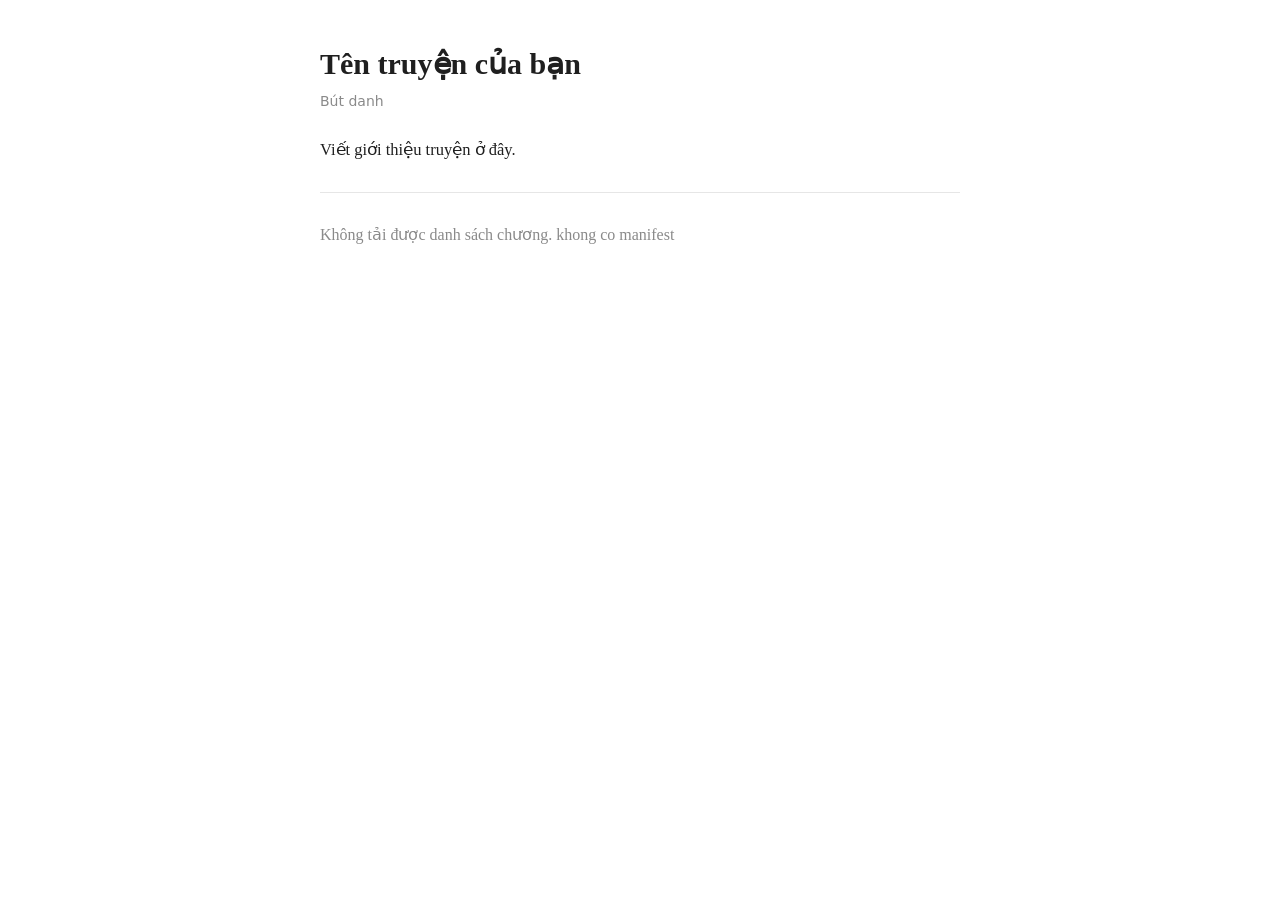
==== commit d8861800: "Add story metadata, sidebar drawer with chapter list and font size" ====
--- a/index.html
+++ b/index.html
@@ -3,36 +3,39 @@
 <head>
 <meta charset="utf-8">
 <meta name="viewport" content="width=device-width, initial-scale=1">
-<title>Truyện</title>
+<title>Đang tải…</title>
 <link rel="stylesheet" href="assets/style.css">
 </head>
 <body>
-<main class="wrap">
-  <header>
-    <h1>Tên truyện</h1>
-    <p class="sub">Một dòng giới thiệu ngắn.</p>
-  </header>
-  <ol id="list" class="toc"><li class="muted">Đang tải…</li></ol>
-  <footer class="muted">Danh sách chương tự cập nhật từ thư mục <code>chapters/</code>.</footer>
+<main class="wrap home">
+  <h1 id="title"></h1>
+  <p class="author" id="author"></p>
+  <p class="intro" id="intro"></p>
+  <hr>
+  <ul class="toc" id="list"><li class="loading muted">Đang tải danh sách chương…</li></ul>
 </main>
 
 <script type="module">
-import { getChapters } from "./assets/app.js";
+import { META, getChapters } from "./assets/app.js";
 
-const el = document.getElementById("list");
+document.title = META.title;
+document.getElementById("title").textContent = META.title;
+document.getElementById("author").textContent = META.author;
+document.getElementById("intro").textContent = META.intro;
+
+const list = document.getElementById("list");
 try {
   const chapters = await getChapters();
-  el.innerHTML = chapters.length
-    ? chapters.map(c => `
-        <li>
-          <a href="chapter.html?c=${encodeURIComponent(c.file)}">
-            ${c.num ? `<span class="num">Chương ${c.num}</span>` : ""}
-            <span class="title">${c.title}</span>
-          </a>
-        </li>`).join("")
-    : `<li class="muted">Chưa có chương nào.</li>`;
+  if (!chapters.length) {
+    list.innerHTML = '<li class="muted">Chưa có chương nào.</li>';
+  } else {
+    list.innerHTML = chapters.map(c =>
+      `<li><a href="chapter.html?c=${encodeURIComponent(c.file)}">` +
+      `<span class="num">${c.num}</span><span class="title">${c.title}</span></a></li>`
+    ).join("");
+  }
 } catch (e) {
-  el.innerHTML = `<li class="muted">Không tải được danh sách chương.</li>`;
+  list.innerHTML = `<li class="muted">Không tải được danh sách chương. ${e.message}</li>`;
 }
 </script>
 </body>
--- a/assets/style.css
+++ b/assets/style.css
@@ -1,47 +1,118 @@
+*, *::before, *::after { box-sizing: border-box; }
+
 :root {
   --fs: 19px;
-  --fg: #1a1a1a;
-  --muted: #777;
-  --bg: #fdfdfc;
-  --line: #e5e5e2;
+  --fg: #1f1f1f;
+  --muted: #8a8a8a;
+  --bg: #ffffff;
+  --line: #e6e6e6;
+  --accent: #2a6df4;
+  --hover: rgba(0,0,0,.05);
 }
 @media (prefers-color-scheme: dark) {
-  :root { --fg: #ddd9d2; --muted: #8a8a86; --bg: #16161a; --line: #2c2c31; }
+  :root {
+    --fg: #e7e7e7;
+    --muted: #979797;
+    --bg: #191919;
+    --line: #333333;
+    --accent: #7aa7ff;
+    --hover: rgba(255,255,255,.07);
+  }
 }
 
-* { box-sizing: border-box; }
+html, body { margin: 0; padding: 0; }
 body {
-  margin: 0;
   background: var(--bg);
   color: var(--fg);
-  font: 16px/1.6 Georgia, "Times New Roman", serif;
+  font-family: Georgia, "Times New Roman", serif;
+  line-height: 1.75;
+  -webkit-text-size-adjust: 100%;
 }
-.wrap { max-width: 680px; margin: 0 auto; padding: 32px 20px 64px; }
+a { color: inherit; text-decoration: none; }
+a:hover { text-decoration: underline; }
+.muted { color: var(--muted); }
+.spacer { flex: 1; }
+.hidden { display: none; }
+.wrap { max-width: 680px; margin: 0 auto; padding: 44px 20px 80px; }
+hr { border: 0; border-top: 1px solid var(--line); margin: 28px 0; }
 
-h1 { font-size: 1.6rem; line-height: 1.3; margin: 0 0 .3em; }
-.sub, .muted { color: var(--muted); font-size: .9rem; }
-header { border-bottom: 1px solid var(--line); padding-bottom: 16px; margin-bottom: 8px; }
-footer { border-top: 1px solid var(--line); margin-top: 32px; padding-top: 12px; }
+/* ---------- trang chủ ---------- */
+.home h1 { font-size: 30px; line-height: 1.3; margin: 0 0 6px; }
+.home .author {
+  margin: 0 0 22px; color: var(--muted);
+  font-family: system-ui, -apple-system, sans-serif; font-size: 14px;
+}
+.home .intro { margin: 0; font-size: 16.5px; white-space: pre-line; }
 
 .toc { list-style: none; margin: 0; padding: 0; }
-.toc li { border-bottom: 1px solid var(--line); }
-.toc a {
-  display: flex; gap: 12px; align-items: baseline;
-  padding: 12px 4px; text-decoration: none; color: inherit;
+.toc li + li { border-top: 1px solid var(--line); }
+.toc a { display: flex; gap: 12px; padding: 13px 2px; font-size: 17px; }
+.toc a:hover { text-decoration: none; color: var(--accent); }
+.toc .num { min-width: 2.2em; color: var(--muted); font-variant-numeric: tabular-nums; }
+.toc .loading { padding: 13px 2px; }
+
+/* ---------- trang đọc ---------- */
+.bar {
+  display: flex; align-items: center; gap: 8px;
+  font-family: system-ui, -apple-system, sans-serif; font-size: 14px;
 }
-.toc a:hover { background: rgba(127,127,127,.08); }
-.toc .num { color: var(--muted); font-size: .85rem; min-width: 5.5em; }
+.bar.bottom { margin-top: 52px; padding-top: 18px; border-top: 1px solid var(--line); }
+.reader h1 { font-size: 26px; line-height: 1.35; margin: 26px 0 30px; }
+.reader article p { font-size: var(--fs); margin: 0 0 1.15em; text-align: justify; }
 
-.reader article { font-size: var(--fs); }
-.reader article p { margin: 0 0 1.15em; text-align: justify; }
+/* ---------- nút mở sidebar ---------- */
+.tab {
+  position: fixed; top: 50%; right: 0; transform: translateY(-50%); z-index: 10;
+  padding: 12px 9px; cursor: pointer; line-height: 1; font-size: 15px;
+  background: var(--bg); color: var(--muted);
+  border: 1px solid var(--line); border-right: 0; border-radius: 6px 0 0 6px;
+}
+.tab:hover { color: var(--fg); }
 
-.bar { display: flex; align-items: center; gap: 8px; padding: 8px 0; font-size: .9rem; }
-.bar.bottom { border-top: 1px solid var(--line); margin-top: 32px; padding-top: 16px; }
-.bar .spacer { flex: 1; }
-.bar a { color: var(--muted); text-decoration: none; }
-.bar a:hover { color: var(--fg); text-decoration: underline; }
-.bar button {
-  background: none; border: 1px solid var(--line); color: var(--muted);
-  border-radius: 4px; padding: 3px 9px; cursor: pointer; font: inherit; font-size: .85rem;
+/* ---------- sidebar ---------- */
+.backdrop {
+  position: fixed; inset: 0; z-index: 15; background: rgba(0,0,0,.35);
+  opacity: 0; pointer-events: none; transition: opacity .18s ease;
 }
-.hidden { display: none; }
+.backdrop.open { opacity: 1; pointer-events: auto; }
+
+.drawer {
+  position: fixed; top: 0; right: 0; z-index: 20;
+  height: 100%; width: 320px; max-width: 86vw;
+  display: flex; flex-direction: column;
+  background: var(--bg); border-left: 1px solid var(--line);
+  transform: translateX(101%); transition: transform .18s ease;
+  font-family: system-ui, -apple-system, sans-serif;
+}
+.drawer.open { transform: none; }
+
+.drawer header {
+  display: flex; align-items: center;
+  padding: 16px 18px; border-bottom: 1px solid var(--line);
+}
+.drawer header h2 { margin: 0; font-size: 16px; font-weight: 600; }
+.x { padding: 0; border: 0; background: none; cursor: pointer; font-size: 17px; line-height: 1; color: var(--muted); }
+.x:hover { color: var(--fg); }
+
+.font-row {
+  display: flex; align-items: center; gap: 8px;
+  padding: 11px 18px; border-bottom: 1px solid var(--line);
+  font-size: 13.5px; color: var(--muted);
+}
+.font-row button {
+  width: 34px; height: 29px; cursor: pointer; font-size: 13px;
+  background: none; color: var(--fg);
+  border: 1px solid var(--line); border-radius: 6px;
+}
+.font-row button:hover { background: var(--hover); }
+.fval { min-width: 2em; text-align: center; font-variant-numeric: tabular-nums; }
+
+.d-list { flex: 1; overflow-y: auto; padding: 6px 0; }
+.d-item {
+  display: flex; gap: 10px; padding: 10px 18px;
+  font-size: 14.5px; line-height: 1.45;
+}
+.d-item:hover { background: var(--hover); text-decoration: none; }
+.d-item .num { min-width: 1.8em; color: var(--muted); font-variant-numeric: tabular-nums; }
+.d-item.active { color: var(--accent); font-weight: 600; }
+.d-item.active .num { color: inherit; }
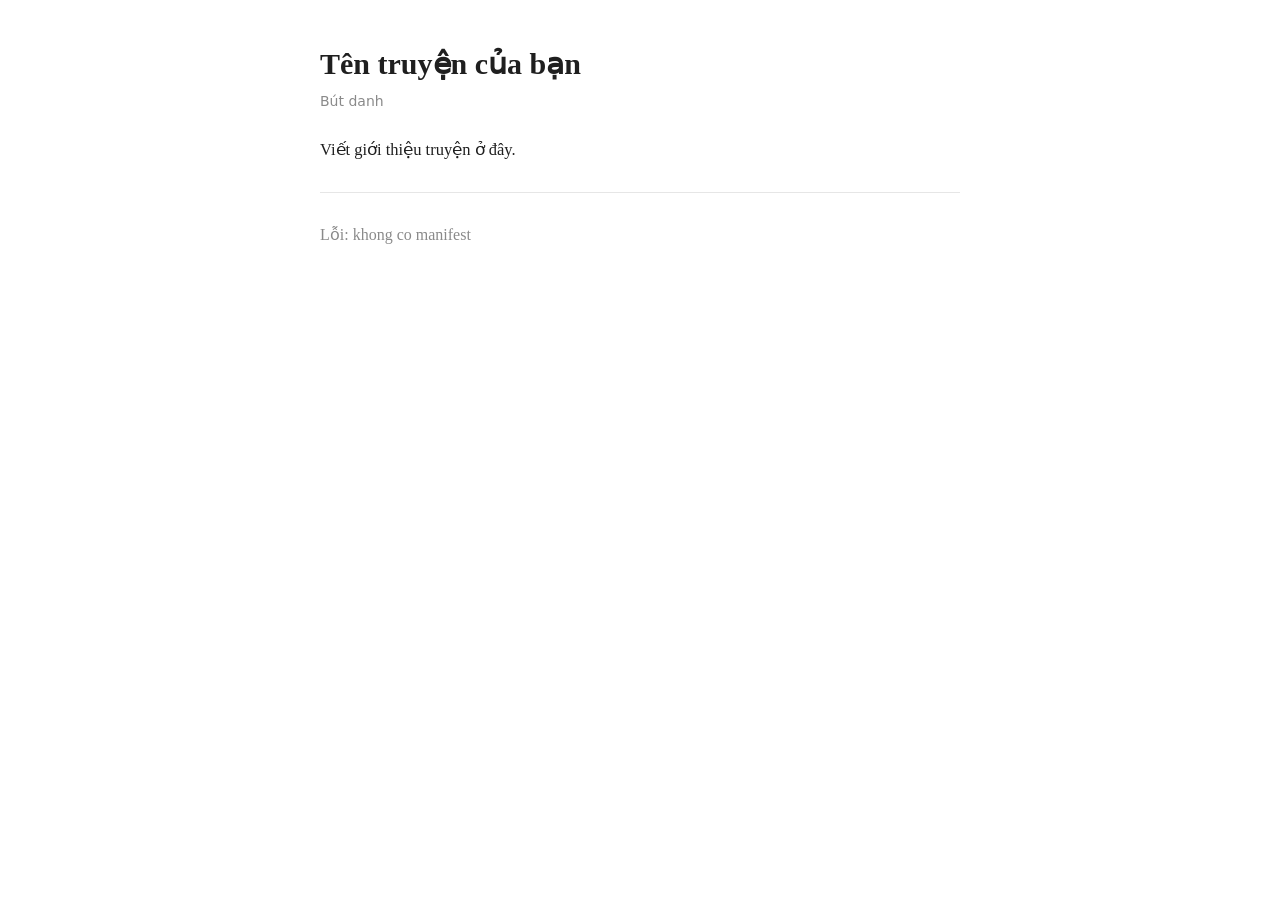
==== commit b22e6c98: "Cache-bust module import; fail-safe rendering" ====
--- a/index.html
+++ b/index.html
@@ -4,7 +4,7 @@
 <meta charset="utf-8">
 <meta name="viewport" content="width=device-width, initial-scale=1">
 <title>Đang tải…</title>
-<link rel="stylesheet" href="assets/style.css">
+<link rel="stylesheet" href="assets/style.css?v=4">
 </head>
 <body>
 <main class="wrap home">
@@ -16,15 +16,15 @@
 </main>
 
 <script type="module">
-import { META, getChapters } from "./assets/app.js";
-
-document.title = META.title;
-document.getElementById("title").textContent = META.title;
-document.getElementById("author").textContent = META.author;
-document.getElementById("intro").textContent = META.intro;
-
 const list = document.getElementById("list");
 try {
+  const { META, getChapters } = await import("./assets/app.js?v=4");
+
+  document.title = META.title;
+  document.getElementById("title").textContent = META.title;
+  document.getElementById("author").textContent = META.author;
+  document.getElementById("intro").textContent = META.intro;
+
   const chapters = await getChapters();
   if (!chapters.length) {
     list.innerHTML = '<li class="muted">Chưa có chương nào.</li>';
@@ -35,7 +35,7 @@
     ).join("");
   }
 } catch (e) {
-  list.innerHTML = `<li class="muted">Không tải được danh sách chương. ${e.message}</li>`;
+  list.innerHTML = `<li class="muted">Lỗi: ${e.message}</li>`;
 }
 </script>
 </body>
